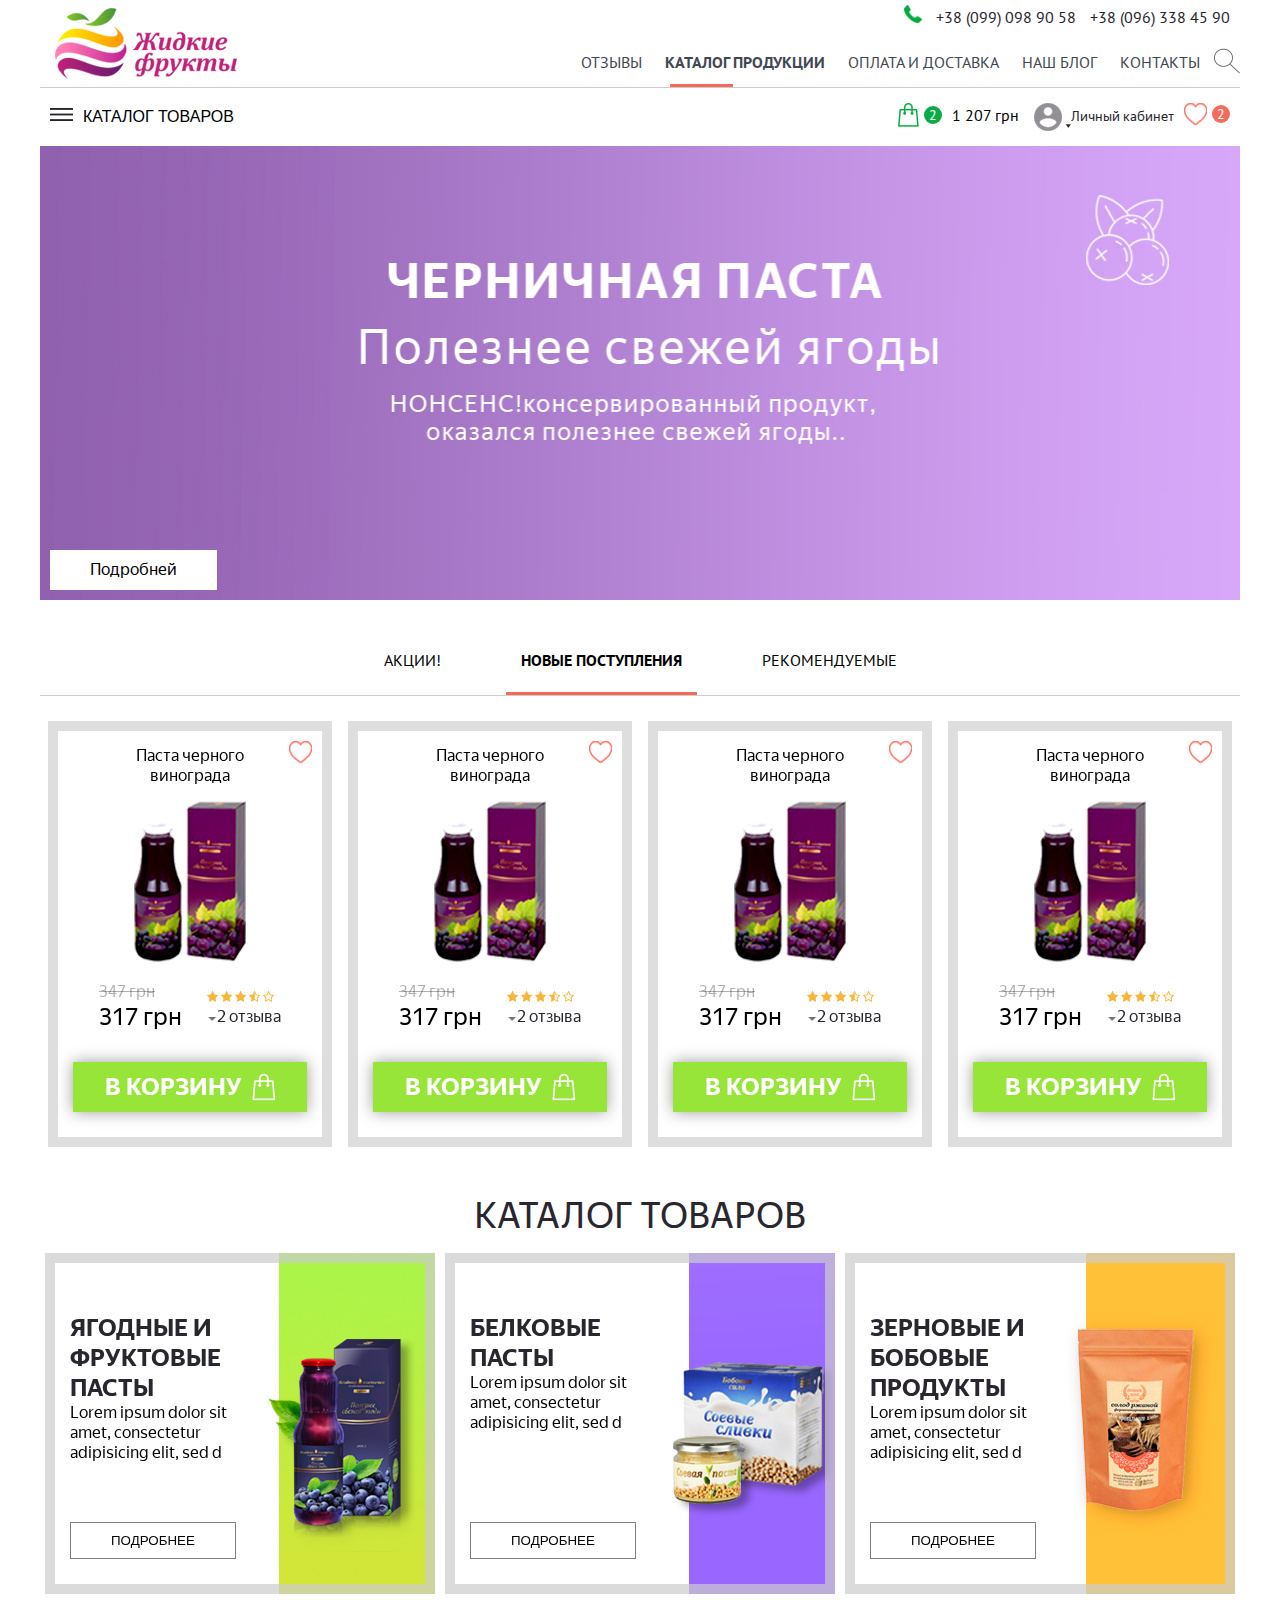
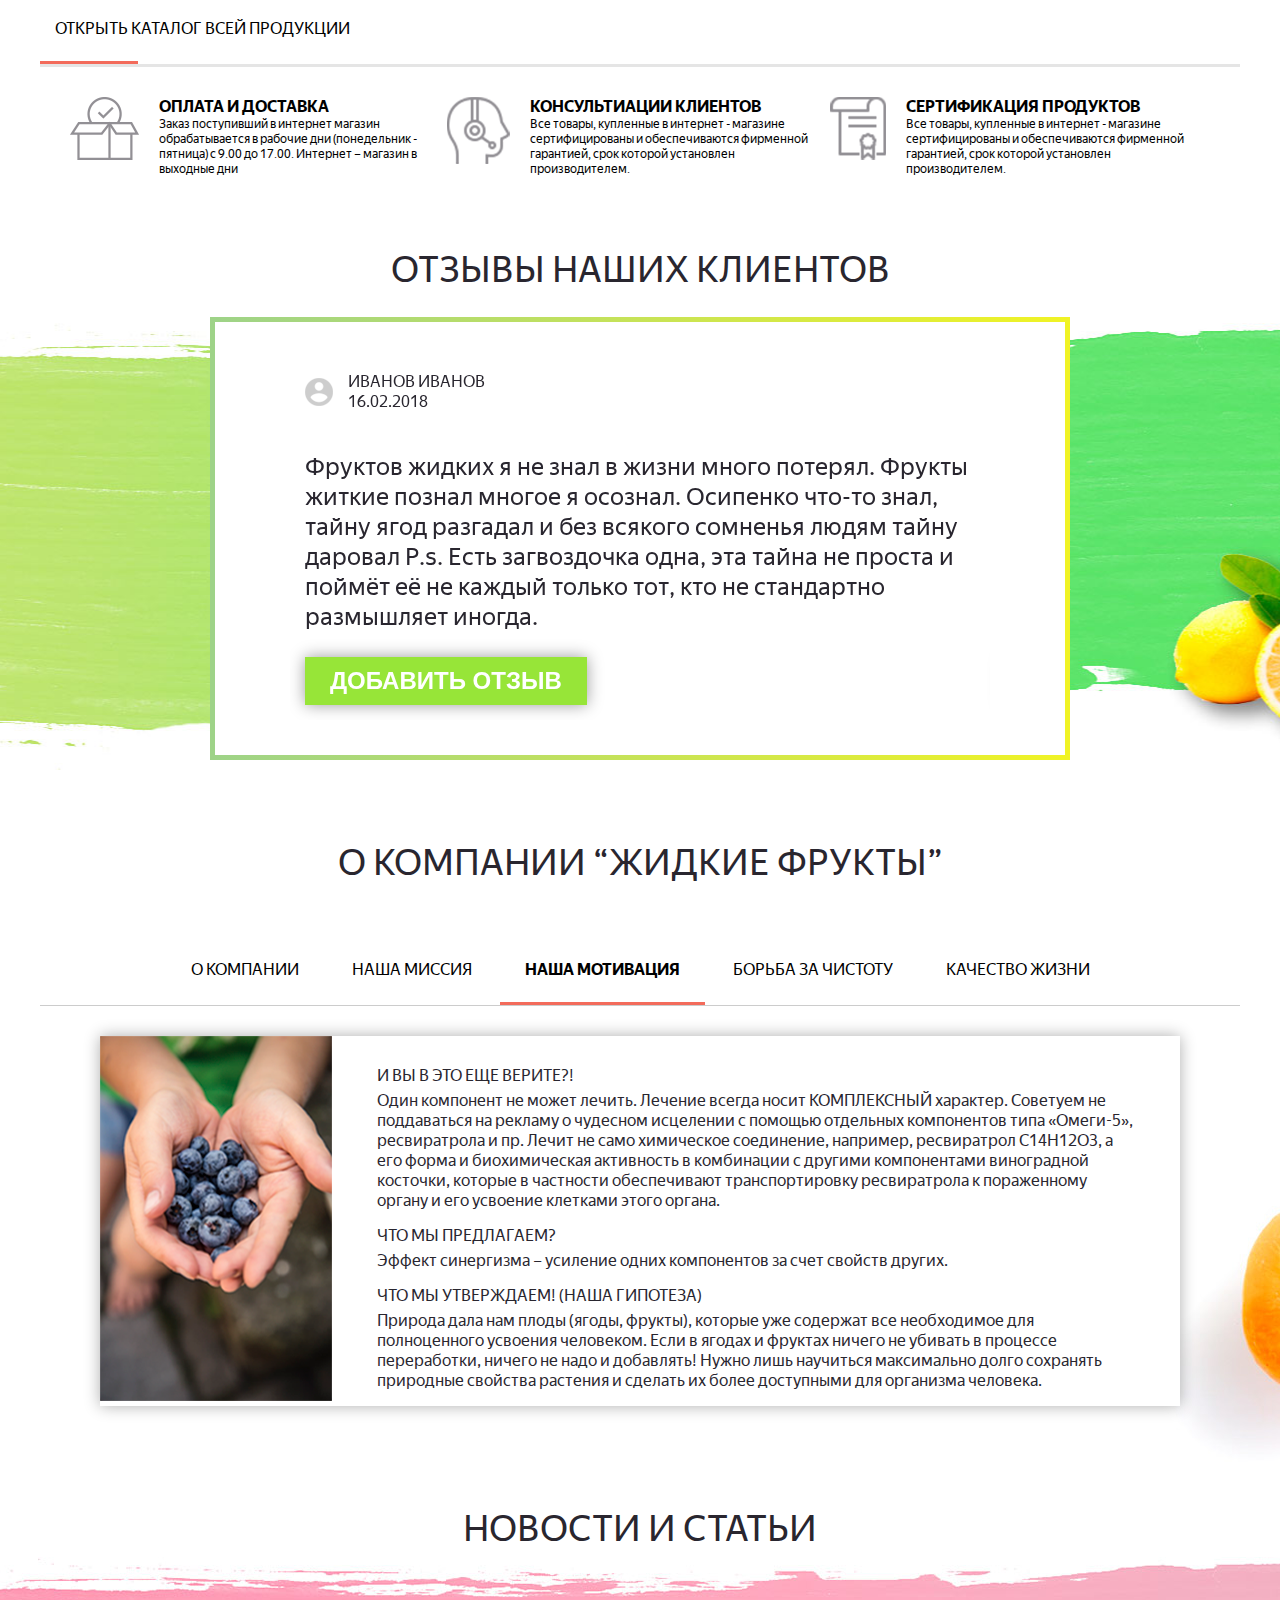
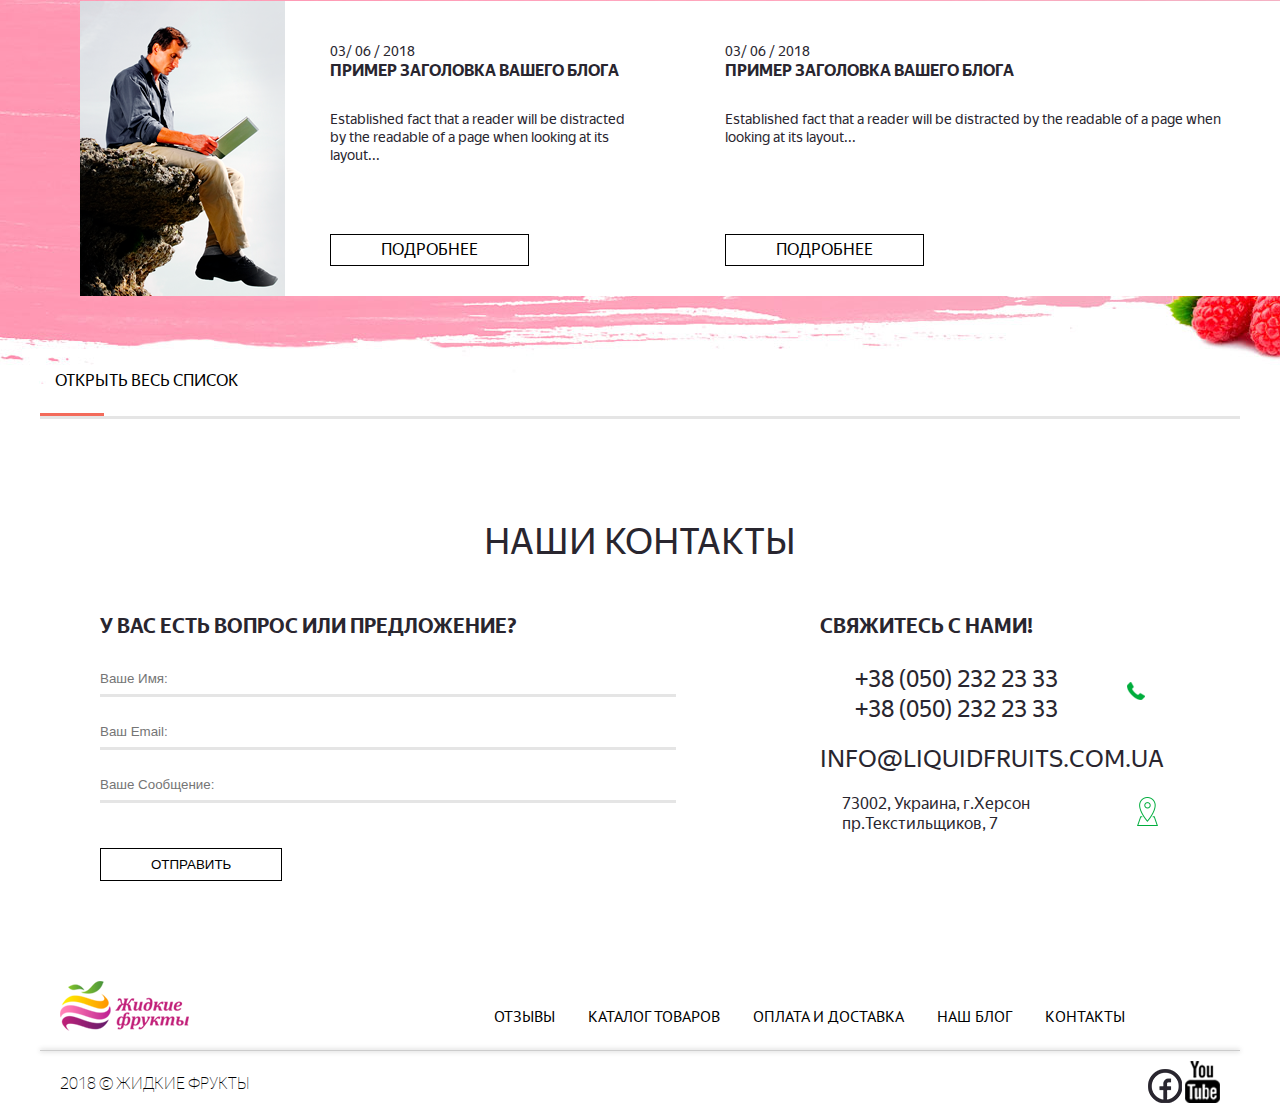
==== index.html @ f53f899e "Catalog section" ====
<!DOCTYPE html>
<html lang="ru"
	  dir="ltr">
<head>
	<meta name="description"
		  content="application/xhtml+xml"/>
	<meta charset="UTF-8"/>
	<meta name="viewport" content="width=device-width, initial-scale=1.0">
	<title>Get an object</title>
	<link href="https://fonts.googleapis.com/css?family=Raleway:400,800" rel="stylesheet">
	<link href="https://fonts.googleapis.com/css?family=PT+Sans:400,700" rel="stylesheet">
	<link rel="stylesheet" href="scss/css_plugin/labs.css" />
	<link rel="stylesheet" href="scss/main.css" />
	<script type="text/javascript" src="js/components/jquery-3.2.1.min.js"></script>
	<script type="text/javascript" src="js/components/owlcarousel/owl.carousel.js"></script>
	<script type="text/javascript" src="js/components/owlcarousel/owl.navigation.js"></script>
	<script type="text/javascript" src="js/components/jquery.raty-fa.js"></script>
	<script type="text/javascript" src="js/components/jquery.slimscroll.min.js"></script>
	<script type="text/javascript" src="js/main.js"></script>
	<script type="text/javascript" src="js/pages/home.js"></script>
</head>
<body>

<section class="top_navbar">
	<div class="container">
		<div class="top_navbar-container">
			<div class="top_navbar-container__item">
				<div class="top_navbar-container__item-logo">
					<a href="/"><img src="images/logo.png" /></a>
				</div>
			</div>
			<div class="top_navbar-container__item">
				<div class="top_navbar-container__item-contacts">
					<span><img src="images/icon-tel.png" /></span>
					<a href="tel:+380990989058">+38 (099) 098 90 58</a>
					<a href="tel:+380990989058">+38 (096) 338 45 90</a>
				</div>
				<div class="top_navbar-container__item-menu">
					<ul class="top_navbar-container__item-menu__list">
						<li><a href="#">ОТЗЫВЫ</a></li>
						<li><a class="active" href="#">КАТАЛОГ ПРОДУКЦИИ</a></li>
						<li><a href="#">ОПЛАТА И ДОСТАВКА</a></li>
						<li><a href="#">НАШ БЛОГ</a></li>
						<li><a href="#">КОНТАКТЫ</a></li>
						<li><img src="images/icon-search.png" /></li>
					</ul>
				</div>
			</div>
		</div>
	</div>
</section>
<section class="fixed_navbar">
	<div class="container">
		<div class="fixed_navbar-container">
			<div class="fixed_navbar-container-catalog">
				<button type="button"><img src="images/icon-catalog.png"> Каталог товаров</button>
			</div>
			<div class="fixed_navbar-container-cart">
				<div class="fixed_navbar-container-cart__cart">
					<a href="#"><img src="images/icon-bag.png" /> <span>2</span> <p class="fixed_navbar-container-cart__cart-price">1 207 грн</p></a>
				</div>
				<div class="fixed_navbar-container-cart__account">
					<div class="fixed_navbar-container-cart__account-navbar dropdown">
						<div class="dropdown-header">
							<img src="images/icon-user.png" /> <p>Личный кабинет</p>
						</div>
						<div class="dropdown-content">
							<ul class="fixed_navbar-container-cart__account-navbar__items">
								<li><a href="#">Войти</a></li>
								<li><a href="#">Зарегистрироваться</a></li>
							</ul>
						</div>
					</div>
				</div>
				<div class="fixed_navbar-container-cart__like">
					<a href="#"><img src="images/icon-like.png" /> <span>2</span></a>
				</div>
			</div>

		</div>
	</div>
</section>
<section class="main_banner">
	<div class="container">
		<div class="main_banner_container">
			<div id="main_banner" class="owl-carousel owl-theme main_banner_container-items">
				<div class="item">
					<img src="images/banner_1.jpg" />
					<a href="#">Подробней</a>
				</div>
				<div class="item">
					<img src="images/banner_1.jpg" />
					<a href="#">Подробней</a>
				</div>
				<div class="item">
					<img src="images/banner_1.jpg" />
					<a href="#">Подробней</a>
				</div>
				<div class="item">
					<img src="images/banner_1.jpg" />
					<a href="#">Подробней</a>
				</div>
			</div>
		</div>
	</div>
</section>
<section class="product_list">
	<div class="container">
		<div class="product_list_container">
			<div class="product_list_container-header">
				<div class="product_list_container-header__item">
					<a  href="#">АКЦИИ!</a>
				</div>
				<div class="product_list_container-header__item">
					<a class="active" href="#">НОВЫЕ ПОСТУПЛЕНИЯ</a>
				</div>
				<div class="product_list_container-header__item">
					<a href="#">РЕКОМЕНДУЕМЫЕ</a>
				</div>
			</div>
			<div class="product_list_container-content">
				<div id="product_banner" class="owl-carousel owl-theme product_list_container-content__items">
					<div class="item">
						<div class="product_list_container-content__items-container">
							<div class="product_list_container-content__items-container__header">
								<a href="#">Паста черного  винограда  </a>
								<div class="product_list_container-content__items-container__header-like">
									<button class="product_list_container-content__items-container__header-like__button" type="button"><img src="images/icon-like.png" /></button>
								</div>
							</div>
							<div class="product_list_container-content__items-container__image">
								<img src="images/products/product_1.jpg" />
							</div>
							<div class="product_list_container-content__items-container__content">
								<div class="product_list_container-content__items-container__content-price">
									<div class="product_list_container-content__items-container__content-price__item">
										<p class="old_price">
											347 грн
										</p>
										<p>317 грн</p>
									</div>
									<div class="product_list_container-content__items-container__content-price__item">
										<div class="raty"></div>
										<div class="product_list_container-content__items-container__content-price__item-rating">
											<img src="images/icon-arrow.png" /> <span>2 отзыва</span>
										</div>
									</div>
								</div>
								<div class="product_list_container-content__items-container__content-addtocart">
									<a href="#">
										<span>В корзину</span> <img src="images/icon-bag-big.png" />
									</a>
								</div>
							</div>
						</div>
					</div>
					<div class="item">
						<div class="product_list_container-content__items-container">
							<div class="product_list_container-content__items-container__header">
								<a href="#">Паста черного  винограда  </a>
								<div class="product_list_container-content__items-container__header-like">
									<button class="product_list_container-content__items-container__header-like__button" type="button"><img src="images/icon-like.png" /></button>
								</div>
							</div>
							<div class="product_list_container-content__items-container__image">
								<img src="images/products/product_1.jpg" />
							</div>
							<div class="product_list_container-content__items-container__content">
								<div class="product_list_container-content__items-container__content-price">
									<div class="product_list_container-content__items-container__content-price__item">
										<p class="old_price">
											347 грн
										</p>
										<p>317 грн</p>
									</div>
									<div class="product_list_container-content__items-container__content-price__item">
										<div class="raty"></div>
										<div class="product_list_container-content__items-container__content-price__item-rating">
											<img src="images/icon-arrow.png" /> <span>2 отзыва</span>
										</div>
									</div>
								</div>
								<div class="product_list_container-content__items-container__content-addtocart">
									<a href="#">
										<span>В корзину</span> <img src="images/icon-bag-big.png" />
									</a>
								</div>
							</div>
						</div>
					</div>
					<div class="item">
						<div class="product_list_container-content__items-container">
							<div class="product_list_container-content__items-container__header">
								<a href="#">Паста черного  винограда  </a>
								<div class="product_list_container-content__items-container__header-like">
									<button class="product_list_container-content__items-container__header-like__button" type="button"><img src="images/icon-like.png" /></button>
								</div>
							</div>
							<div class="product_list_container-content__items-container__image">
								<img src="images/products/product_1.jpg" />
							</div>
							<div class="product_list_container-content__items-container__content">
								<div class="product_list_container-content__items-container__content-price">
									<div class="product_list_container-content__items-container__content-price__item">
										<p class="old_price">
											347 грн
										</p>
										<p>317 грн</p>
									</div>
									<div class="product_list_container-content__items-container__content-price__item">
										<div class="raty"></div>
										<div class="product_list_container-content__items-container__content-price__item-rating">
											<img src="images/icon-arrow.png" /> <span>2 отзыва</span>
										</div>
									</div>
								</div>
								<div class="product_list_container-content__items-container__content-addtocart">
									<a href="#">
										<span>В корзину</span> <img src="images/icon-bag-big.png" />
									</a>
								</div>
							</div>
						</div>
					</div>
					<div class="item">
						<div class="product_list_container-content__items-container">
							<div class="product_list_container-content__items-container__header">
								<a href="#">Паста черного  винограда  </a>
								<div class="product_list_container-content__items-container__header-like">
									<button class="product_list_container-content__items-container__header-like__button" type="button"><img src="images/icon-like.png" /></button>
								</div>
							</div>
							<div class="product_list_container-content__items-container__image">
								<img src="images/products/product_1.jpg" />
							</div>
							<div class="product_list_container-content__items-container__content">
								<div class="product_list_container-content__items-container__content-price">
									<div class="product_list_container-content__items-container__content-price__item">
										<p class="old_price">
											347 грн
										</p>
										<p>317 грн</p>
									</div>
									<div class="product_list_container-content__items-container__content-price__item">
										<div class="raty"></div>
										<div class="product_list_container-content__items-container__content-price__item-rating">
											<img src="images/icon-arrow.png" /> <span>2 отзыва</span>
										</div>
									</div>
								</div>
								<div class="product_list_container-content__items-container__content-addtocart">
									<a href="#">
										<span>В корзину</span> <img src="images/icon-bag-big.png" />
									</a>
								</div>
							</div>
						</div>
					</div>
					<div class="item">
						<div class="product_list_container-content__items-container">
							<div class="product_list_container-content__items-container__header">
								<a href="#">Паста черного  винограда  </a>
								<div class="product_list_container-content__items-container__header-like">
									<button class="product_list_container-content__items-container__header-like__button" type="button"><img src="images/icon-like.png" /></button>
								</div>
							</div>
							<div class="product_list_container-content__items-container__image">
								<img src="images/products/product_1.jpg" />
							</div>
							<div class="product_list_container-content__items-container__content">
								<div class="product_list_container-content__items-container__content-price">
									<div class="product_list_container-content__items-container__content-price__item">
										<p class="old_price">
											347 грн
										</p>
										<p>317 грн</p>
									</div>
									<div class="product_list_container-content__items-container__content-price__item">
										<div class="raty"></div>
										<div class="product_list_container-content__items-container__content-price__item-rating">
											<img src="images/icon-arrow.png" /> <span>2 отзыва</span>
										</div>
									</div>
								</div>
								<div class="product_list_container-content__items-container__content-addtocart">
									<a href="#">
										<span>В корзину</span> <img src="images/icon-bag-big.png" />
									</a>
								</div>
							</div>
						</div>
					</div>
				</div>
			</div>
		</div>
	</div>
</section>
<section class="catalog_block">
	<div class="container">
		<div class="catalog_block_container">
			<div class="catalog_block_container-header">
				<p>КАТАЛОГ ТОВАРОВ</p>
			</div>
			<div id="categories_list" class="catalog_block_container-list owl-carousel owl-theme">
				<div  class="item catalog_block_container-list__item">
					<img src="images/categories/1.png" />
					<div class="item catalog_block_container-list__item-wrapper">
						<div class="catalog_block_container-list__item-wrapper-text">
							<h3>ЯГОДНЫЕ И  ФРУКТОВЫЕ ПАСТЫ </h3>
							<p>Lorem ipsum dolor sit amet, consectetur adipisicing elit, sed d</p>
							<button>ПОДРОБНЕЕ</button>
						</div>
					</div>
				</div>
				<div  class="item catalog_block_container-list__item">
					<img src="images/categories/2.png" />
					<div class="item catalog_block_container-list__item-wrapper">
						<div class="catalog_block_container-list__item-wrapper-text">
							<h3>белковые ПАСТЫ</h3>
							<p>Lorem ipsum dolor sit amet, consectetur adipisicing elit, sed d</p>
							<button>ПОДРОБНЕЕ</button>
						</div>
					</div>
				</div>
				<div  class="item catalog_block_container-list__item">
					<img src="images/categories/3.png" />
					<div class="item catalog_block_container-list__item-wrapper">
						<div class="catalog_block_container-list__item-wrapper-text">
							<h3>Зерновые  и бобовые продукты</h3>
							<p>Lorem ipsum dolor sit amet, consectetur adipisicing elit, sed d</p>
							<button>ПОДРОБНЕЕ</button>
						</div>
					</div>
				</div>
			</div>
			<div class="catalog_block_container-subcategories">
				<div class="catalog_block_container-subcategories__close">
					<a href="#" ><img src="images/icon-close.png" /></a>
				</div>
				<div class="catalog_block_container-subcategories__header">
					<img src="images/icon-subcategories.png" />
					<p><span>СМОТРЕТЬ ВСЕ ТОВАРЫ</span> /  ягодные и фруктовые пасты </p>
				</div>
				<div class="catalog_block_container-subcategories__content">
					<div class="catalog_block_container-subcategories__content-item">
						<a href="">Черничная паста</a>
					</div>
					<div class="catalog_block_container-subcategories__content-item">
						<a href="">Клюквенная паста</a>
					</div>
					<div class="catalog_block_container-subcategories__content-item">
						<a href="">Клюквенная паста</a>
					</div>
					<div class="catalog_block_container-subcategories__content-item">
						<a href="">Черничная паста</a>
					</div>
					<div class="catalog_block_container-subcategories__content-item">
						<a href="">Клюквенная паста</a>
					</div>
					<div class="catalog_block_container-subcategories__content-item">
						<a href="">Клюквенная паста</a>
					</div>
					<div class="catalog_block_container-subcategories__content-item">
						<a href="">Черничная паста</a>
					</div>
					<div class="catalog_block_container-subcategories__content-item">
						<a href="">Клюквенная паста</a>
					</div>
					<div class="catalog_block_container-subcategories__content-item">
						<a href="">Клюквенная паста</a>
					</div>
				</div>
			</div>
			<div class="catalog_block_container-footer">
				<div class="catalog_block_container-footer__link">
					<a href="#" class="">открыть каталог всей продукции</a>
				</div>
				<div class="catalog_block_container-footer__pagination">

				</div>
			</div>
		</div>
	</div>
</section>
<section class="information_block">
	<div class="container">
		<div class="information_block_container">
			<div class="information_block_container-item">
				<div class="information_block_container-item__thumb">
					<img src="images/help_1.png" />
				</div>
				<div class="information_block_container-item__text">
					<p class="header">ОПЛАТА И ДОСТАВКА</p>
					<p>Заказ поступивший в интернет  магазин обрабатывается в рабочие дни
						(понедельник - пятница) с 9.00 до 17.00.
						Интернет – магазин в выходные дни </p>
				</div>
			</div>
			<div class="information_block_container-item">
				<div class="information_block_container-item__thumb">
					<img src="images/help_2.png" />
				</div>
				<div class="information_block_container-item__text">
					<p class="header">КОНСУЛЬТИАЦИИ КЛИЕНТОВ</p>
					<p>Все товары, купленные
						в интернет - магазине сертифицированы и обеспечиваются фирменной гарантией, срок которой установлен  производителем.
					</p>
				</div>
			</div>
			<div class="information_block_container-item">
				<div class="information_block_container-item__thumb">
					<img src="images/help_3.png" />
				</div>
				<div class="information_block_container-item__text">
					<p class="header">СЕРТИФИКАЦИЯ ПРОДУКТОВ</p>
					<p>Все товары, купленные
						в интернет - магазине сертифицированы и обеспечиваются фирменной гарантией, срок которой установлен  производителем.
					</p>
				</div>
			</div>
		</div>
	</div>
</section>
<section class="reviews_block">
	<div class="reviews_block_backgrounds">
		<div class="background-1">
		</div>
	</div>
	<div class="container">
		<div class="reviews_block_container">
			<div class="reviews_block_container-header">
				<p>ОТЗЫВЫ НАШИХ КЛИЕНТОВ</p>
			</div>
			<div class="reviews_block_container-wrapper">
				<div class="owl-carousel owl-theme">
					<div class="item">
						<div class="reviews_block_container-wrapper__person">
							<div class="reviews_block_container-wrapper__person-thumb">
								<img src="images/reviews_profile.png" />
							</div>
							<div class="reviews_block_container-wrapper__person-name">
								<p>Иванов Иванов</p>
								<span>16.02.2018</span>
							</div>
						</div>
						<div class="reviews_block_container-wrapper__comment">
							<p>Фруктов жидких я не знал в жизни много потерял. Фрукты житкие познал многое я осознал. Осипенко что-то знал, тайну ягод разгадал и без всякого сомненья людям тайну даровал P.s. Есть загвоздочка одна, эта тайна не проста и поймёт её не каждый только тот, кто не стандартно размышляет иногда.</p>
						</div>
						<div class="reviews_block_container-wrapper__button">
							<button>ДОБАВИТЬ ОТЗЫВ</button>
						</div>
					</div>
					<div class="item">
						<div class="reviews_block_container-wrapper__person">
							<div class="reviews_block_container-wrapper__person-thumb">
								<img src="images/reviews_profile.png" />
							</div>
							<div class="reviews_block_container-wrapper__person-name">
								<p>Иванов Иванов</p>
								<span>16.02.2018</span>
							</div>
						</div>
						<div class="reviews_block_container-wrapper__comment">
							<p>Фруктов жидких я не знал в жизни много потерял. Фрукты житкие познал многое я осознал. Осипенко что-то знал, тайну ягод разгадал и без всякого сомненья людям тайну даровал P.s. Есть загвоздочка одна, эта тайна не проста и поймёт её не каждый только тот, кто не стандартно размышляет иногда.</p>
						</div>
						<div class="reviews_block_container-wrapper__button">
							<button>ДОБАВИТЬ ОТЗЫВ</button>
						</div>
					</div>
					<div class="item">
						<div class="reviews_block_container-wrapper__person">
							<div class="reviews_block_container-wrapper__person-thumb">
								<img src="images/reviews_profile.png" />
							</div>
							<div class="reviews_block_container-wrapper__person-name">
								<p>Иванов Иванов</p>
								<span>16.02.2018</span>
							</div>
						</div>
						<div class="reviews_block_container-wrapper__comment">
							<p>Фруктов жидких я не знал в жизни много потерял. Фрукты житкие познал многое я осознал. Осипенко что-то знал, тайну ягод разгадал и без всякого сомненья людям тайну даровал P.s. Есть загвоздочка одна, эта тайна не проста и поймёт её не каждый только тот, кто не стандартно размышляет иногда.</p>
						</div>
						<div class="reviews_block_container-wrapper__button">
							<button>ДОБАВИТЬ ОТЗЫВ</button>
						</div>
					</div>
				</div>

			</div>
		</div>
	</div>
</section>
<section class="seo_block">
	<div class="container">
		<div class="seo_block_container">
			<div class="seo_block_container-header">
				<p>О КОМПАНИИ “ЖИДКИЕ ФРУКТЫ”</p>
			</div>
			<div class="seo_block_container-content">
				<div class="seo_block_container-content__tabs">
					<ul>
						<li><a href="#">О КОМПАНИИ</a></li>
						<li><a href="#">НАША МИССИЯ</a></li>
						<li><a class="active" href="#">НАША МОТИВАЦИЯ</a></li>
						<li><a href="#">БОРЬБА ЗА ЧИСТОТУ</a></li>
						<li><a href="#">КАЧЕСТВО ЖИЗНИ</a></li>
					</ul>
				</div>
				<div class="seo_block_container-content__wrapper">
					<div class="seo_block_container-content__wrapper-content">
						<div class="seo_block_container-content__wrapper-content__item item-1">
							<div class="seo_block_container-content__wrapper-content__item__thumb">
								<img src="images/seo_1.png" />
							</div>
							<div class="seo_block_container-content__wrapper-content__item__text">
								<p class="header">И ВЫ В ЭТО ЕЩЕ ВЕРИТЕ?!</p>
								<p>Один компонент не может лечить. Лечение всегда носит КОМПЛЕКСНЫЙ характер. Советуем не поддаваться на рекламу о чудесном исцелении с помощью отдельных компонентов типа «Омеги-5», ресвиратрола и пр. Лечит не само химическое соединение, например, ресвиратрол C14H12O3, а его форма и биохимическая активность в комбинации с другими компонентами виноградной косточки, которые в частности обеспечивают транспортировку ресвиратрола к пораженному органу и его усвоение клетками этого органа.
								</p>
								<p class="header">ЧТО МЫ ПРЕДЛАГАЕМ?</p>
								<p>Эффект синергизма – усиление одних компонентов за счет свойств других.</p>
								<p class="header">ЧТО МЫ УТВЕРЖДАЕМ! (НАША ГИПОТЕЗА)</p>
								<p>Природа дала нам плоды (ягоды, фрукты), которые уже содержат все необходимое для полноценного усвоения человеком. Если в ягодах и фруктах ничего не убивать в процессе переработки, ничего не надо и добавлять! Нужно лишь научиться максимально долго сохранять природные свойства растения и сделать их более доступными для организма человека.
								</p>
								<!--<p class="header">
									ПРОТИВ ЧЕГО МЫ ВЫСТУПАЕМ
								</p>
								<p>Против смешения разного вида сырья (ягод и фруктов). Выгодного, с точки зрения производителя, но совершенно необоснованного эволюцией человека и всего животного мира.
									С точки зрения медиков (что уж говорить об обывателях!) человеческий организм – это бочка, куда можно «накидать» недостающие компоненты, часто не обращая внимания на результаты их взаимодействия между собой.
								</p>
								<p class="header">
									ЧТО МЫ ДЛЯ ЭТОГО ДЕЛАЕМ?

								</p>
								<p>	Мы производим только МОНО-ПРОДУКТЫ. Никаких смесей! Медведь и заяц не смешивают чернику и клюкву. «Миксы» ест только человек и дорого, по нашему мнению, платит за это!
									В процессе термообработки, неизбежной при консервировании, уничтожается ряд ценных составляющих натурального сырья, поэтому вареное мясо традиционно употребляется с овощами. Если не добавлять к мясу никаких витаминов, то в течение месяца, потребляя только вареное мясо, заключенный умирает в страшных муках (древняя казнь в Китае). В то же время хищники, поедая свежее мясо, обходятся без овощей, так как мясо и рыба содержат необходимые витамины достаточные для переваривания этого-же мяса или рыбы.
								</p>
								-->
							</div>
						</div>
					</div>

				</div>
			</div>
		</div>
	</div>
	<div class="seo_block_backgrounds">
		<div class="background background-1">

		</div>
		<div class="background background-2">

		</div>
	</div>
</section>
<section class="news">
	<div class="news_backgrounds">
		<div class="background-1">
		</div>
	</div>
	<div class="container">
		<div class="news_container">
			<div class="news_container-header">
				<p>новости и статьи</p>
			</div>
			<div class="news_container-content">
				<div class="news_container-content__list owl-carousel owl-theme">
					<div class="item news_container-content__list-item">
						<div class="item news_container-content__list-item__thumb">
							<img src="images/news_1.png" />
						</div>
						<div class="item news_container-content__list-item__description">
							<span>03/ 06 / 2018 </span>
							<p class="header">ПРИМЕР ЗАГОЛОВКА ВАШЕГО БЛОГА  </p>
							<p>Established fact that a reader will be distracted by the readable of a page when looking at its layout...</p>
							<a href="#">ПОДРОБНЕЕ</a>
						</div>
					</div>
					<div class="item news_container-content__list-item">
						<div class="item news_container-content__list-item__thumb">
						</div>
						<div class="item news_container-content__list-item__description">
							<span>03/ 06 / 2018 </span>
							<p class="header">ПРИМЕР ЗАГОЛОВКА ВАШЕГО БЛОГА  </p>
							<p>Established fact that a reader will be distracted by the readable of a page when looking at its layout...</p>
							<a href="#">ПОДРОБНЕЕ</a>
						</div>
					</div>
				</div>
			</div>
			<div class="news_container-footer">
				<div class="news_container-footer__link">
					<a href="#" class="">открыть весь список</a>
				</div>
				<div class="news_container-footer__pagination">

				</div>
			</div>
		</div>
	</div>
</section>
<section class="contacts">
	<div class="container">
		<div class="contacts_container">
			<div class="contacts_container-header">
				<p>Наши контакты</p>
			</div>
			<div class="contacts_container-content">
				<div class="contacts_container-content_left">
					<p class="block-title">У ВАС ЕСТЬ ВОПРОС ИЛИ  ПРЕДЛОЖЕНИЕ?</p>
					<form action="">
						<input class="form-input-custom" type="text" placeholder="Ваше Имя:">
						<input class="form-input-custom" type="text" placeholder="Ваш Email:">
						<input class="form-input-custom" type="text" placeholder="Ваше Сообщение:">
						
						<button type="button" class="form-button-custom">
							ОТПРАВИТЬ
						</button>
					</form>
				</div>
				<div class="contacts_container-content_right">
					<p class="block-title">СВЯЖИТЕСЬ С НАМИ!</p>
					<div class="phones-wrapper">
						<div class="phones-wrapper_phones">
							<p>+38 (050) 232 23 33</p>
							<p>+38 (050) 232 23 33</p>
						</div>
						<div class="phones-wrapper_icon">
							<img src="images/icon-tel.png">
						</div>
					</div>
					<p class="email-block">
						INFO@LIQUIDFRUITS.COM.UA
					</p>
					<div class="address-wrapper">
						<div class="address-wrapper_address">
							73002, Украина, г.Херсон
							пр.Текстильщиков, 7
						</div>
						<div class="address-wrapper_icon">
							<img src="images/icon-pin.png">
						</div>
					</div>
				</div>
			</div>
		</div>
	</div>
</section>
<section class="footer">
	<div class="container">
		<div class="footer_container">
			<div class="footer_container-top">
				<div class="footer_container-top__logo">
					<img src="images/logo_footer.png" />
				</div>
				<div class="footer_container-top__navbar">
					<ul class="footer_container-top__navbar-list">
						<li>
							<a href="#">ОТЗЫВЫ</a>
						</li>
						<li>
							<a href="#">КАТАЛОГ ТОВАРОВ</a>
						</li>
						<li>
							<a href="#">ОПЛАТА И ДОСТАВКА</a>
						</li>
						<li>
							<a href="#">НАШ БЛОГ</a>
						</li>
						<li>
							<a href="#">КОНТАКТЫ</a>
						</li>
					</ul>
				</div>
			</div>
			<div class="footer_container-bottom">
				<div class="footer_container-bottom__copyrights">
					<p>2018 ©  жидкие фрукты</p>
				</div>
				<div class="footer_container-bottom__social">
					<a href="#"><img src="images/facebook-botom.png" /></a>
					<a href="#"><img src="images/youtube.png" /></a>
				</div>
			</div>
		</div>
	</div>
</section>
</body>
</html>
---- scss/css_plugin/labs.css ----
.cancel-on-png, .cancel-off-png, .star-on-png, .star-off-png, .star-half-png {
	font-size: 2em;
}

@font-face {
	font-family: "raty";
	font-style: normal;
	font-weight: normal;
	src: url("../fonts/raty/raty.eot");
	src: url("../fonts/raty/raty.eot?#iefix") format("embedded-opentype");
	src: url("../fonts/raty/raty.svg#raty") format("svg");
	src: url("../fonts/raty/raty.ttf") format("truetype");
	src: url("../fonts/raty/raty.woff") format("woff");
}

.cancel-on-png, .cancel-off-png, .star-on-png, .star-off-png, .star-half-png {
	color:#f6b63a;
	font-size:12px;
	-moz-osx-font-smoothing: grayscale;
	-webkit-font-smoothing: antialiased;
	font-family: "raty";
	font-style: normal;
	font-variant: normal;
	font-weight: normal;
	line-height: 1;
	speak: none;
	text-transform: none;
}

.cancel-on-png:before {
	content: "\e600";
}

.cancel-off-png:before {
	content: "\e601";
}

.star-on-png:before {
	content: "\f005";
}

.star-off-png:before {
	content: "\f006";
}

.star-half-png:before {
	content: "\f123";
}
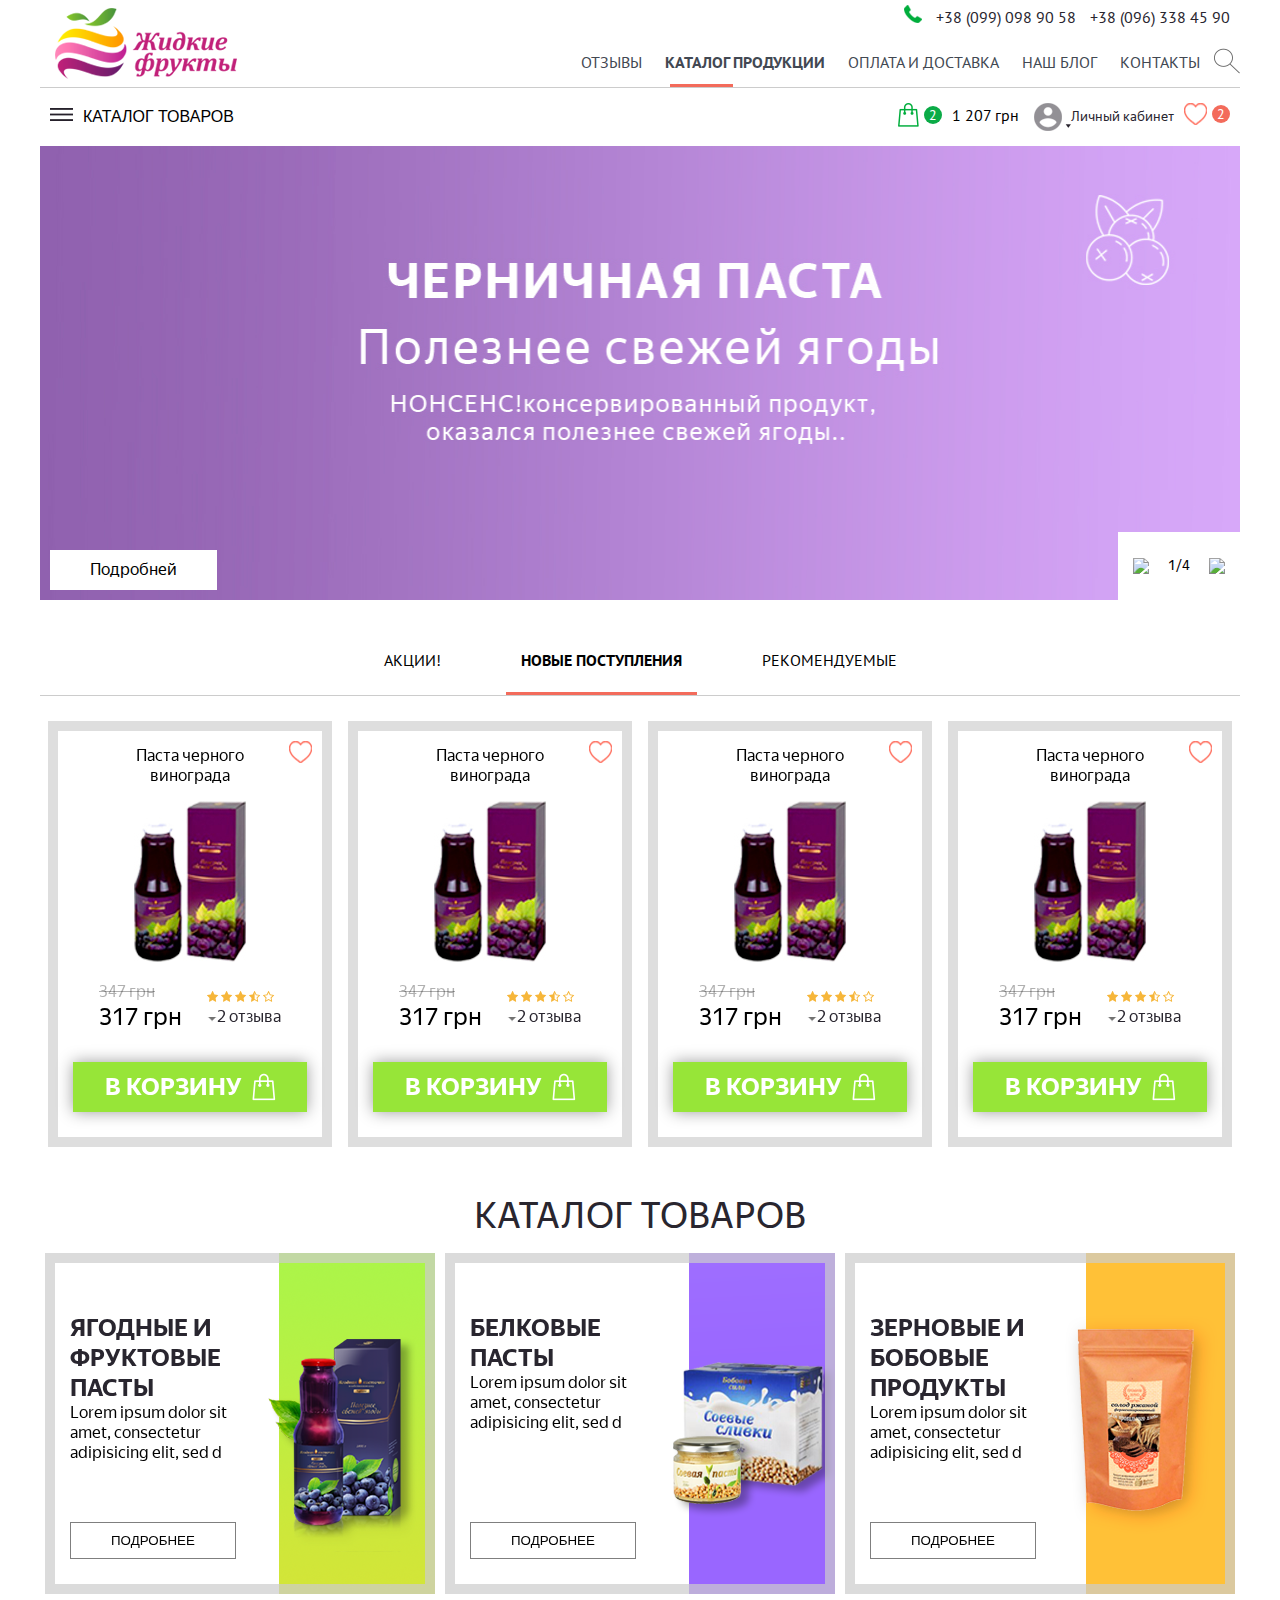
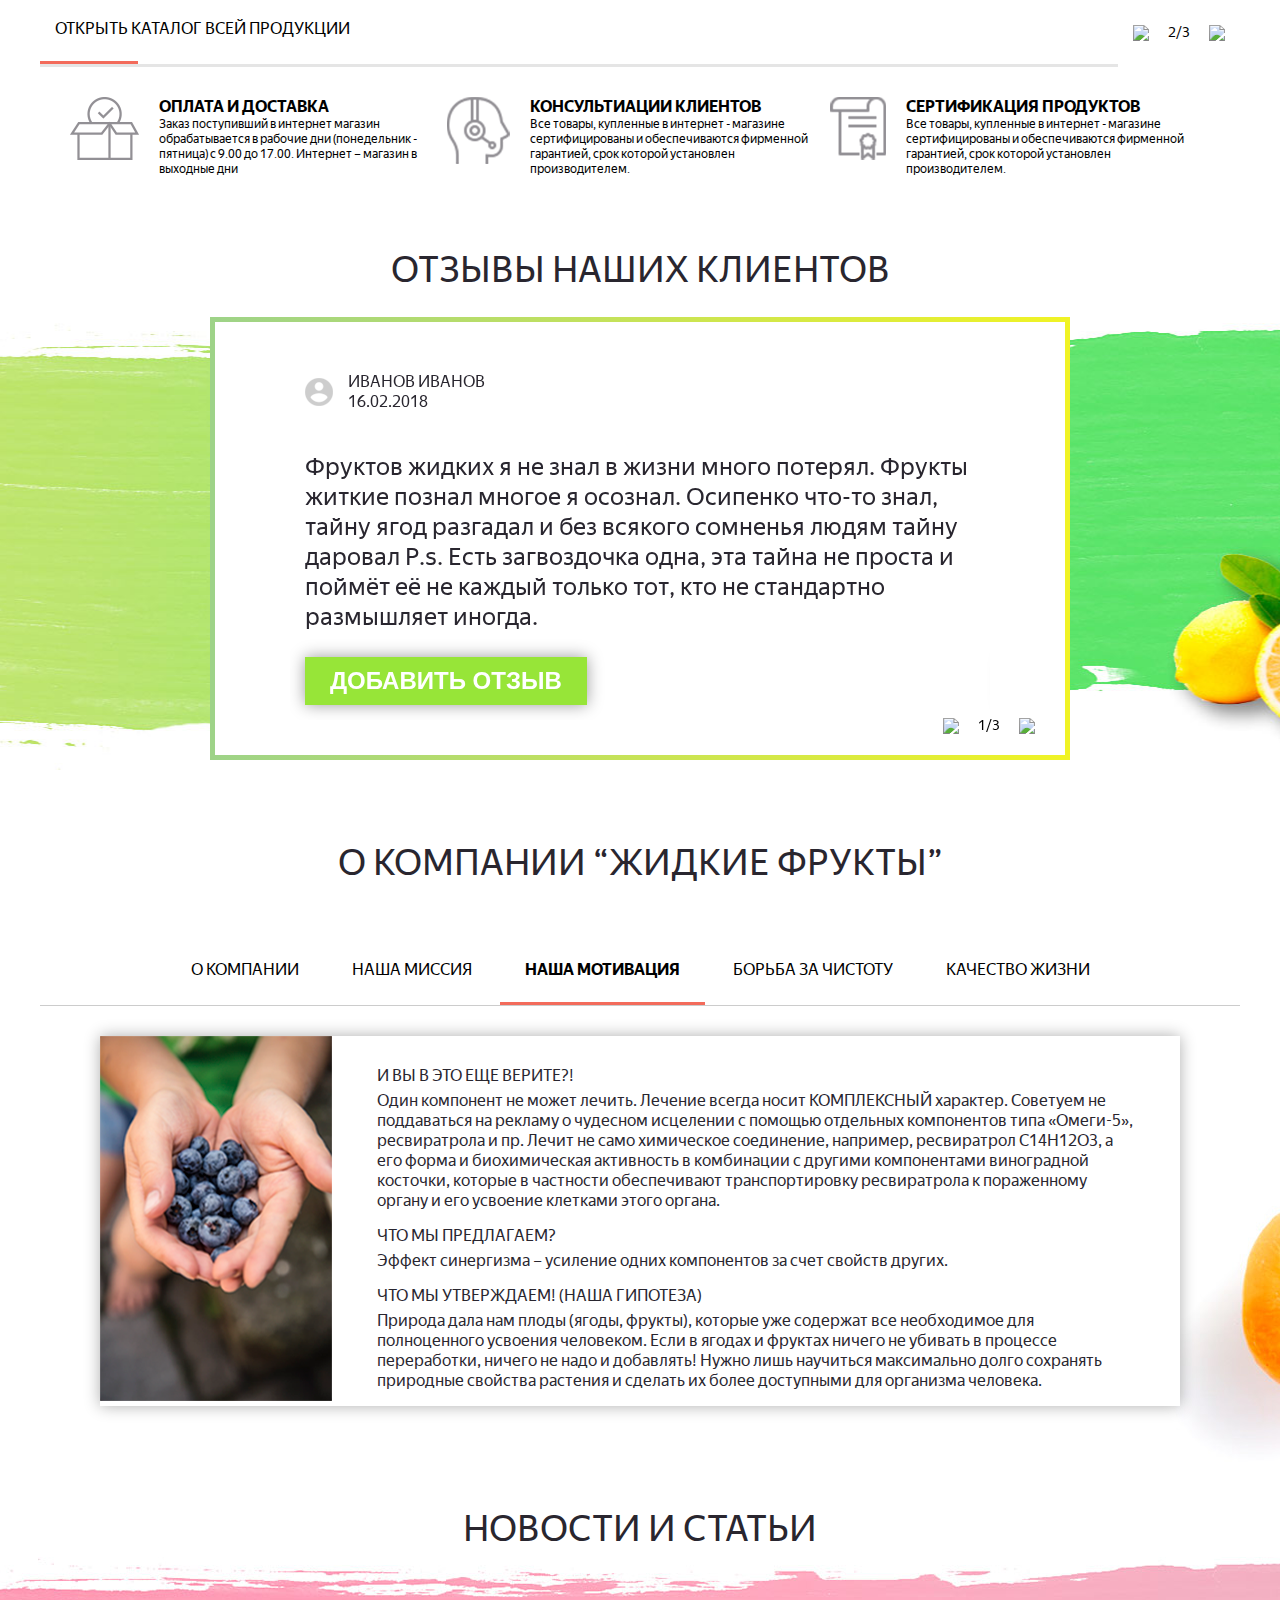
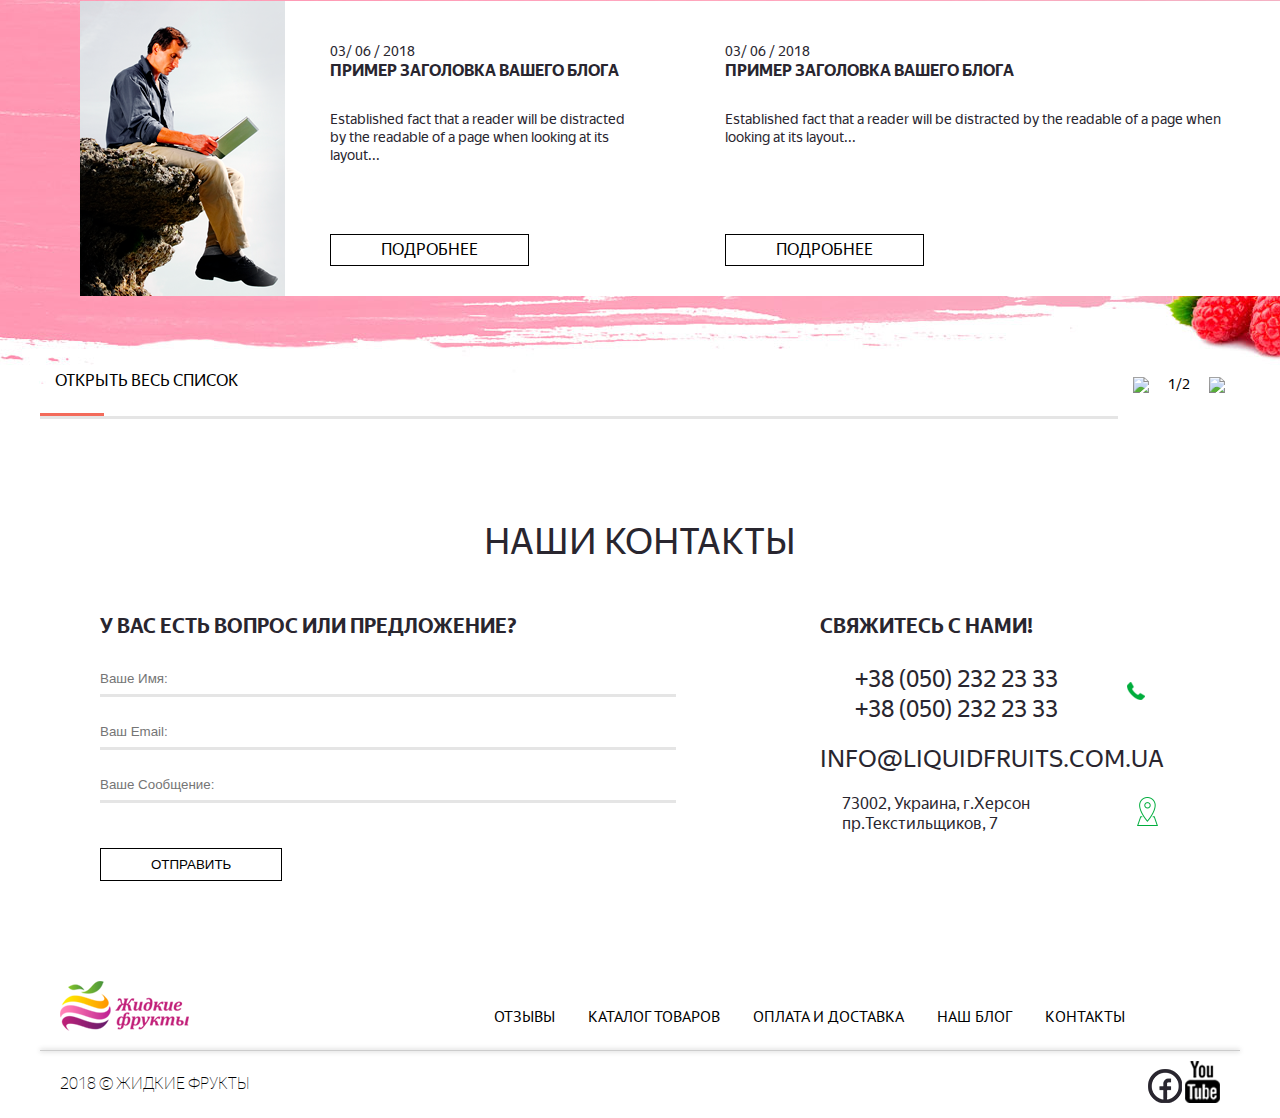
==== commit f633c0d5: "Pagination on sliders" ====
--- a/index.html
+++ b/index.html
@@ -10,11 +10,14 @@
 	<link href="https://fonts.googleapis.com/css?family=Raleway:400,800" rel="stylesheet">
 	<link href="https://fonts.googleapis.com/css?family=PT+Sans:400,700" rel="stylesheet">
 	<link rel="stylesheet" href="scss/css_plugin/labs.css" />
+	<link rel="stylesheet" href="scss/css_plugin/remodal.css" />
+	<link rel="stylesheet" href="scss/css_plugin/remodal-default-theme.css" />
 	<link rel="stylesheet" href="scss/main.css" />
 	<script type="text/javascript" src="js/components/jquery-3.2.1.min.js"></script>
 	<script type="text/javascript" src="js/components/owlcarousel/owl.carousel.js"></script>
 	<script type="text/javascript" src="js/components/owlcarousel/owl.navigation.js"></script>
 	<script type="text/javascript" src="js/components/jquery.raty-fa.js"></script>
+	<script type="text/javascript" src="js/components/remodal.js"></script>
 	<script type="text/javascript" src="js/components/jquery.slimscroll.min.js"></script>
 	<script type="text/javascript" src="js/main.js"></script>
 	<script type="text/javascript" src="js/pages/home.js"></script>
@@ -66,7 +69,7 @@
 						</div>
 						<div class="dropdown-content">
 							<ul class="fixed_navbar-container-cart__account-navbar__items">
-								<li><a href="#">Войти</a></li>
+								<li><a href="#login-modal">Войти</a></li>
 								<li><a href="#">Зарегистрироваться</a></li>
 							</ul>
 						</div>
@@ -100,6 +103,9 @@
 					<img src="images/banner_1.jpg" />
 					<a href="#">Подробней</a>
 				</div>
+			</div>
+			<div class="owl-custom-pagination main_banner_container-pagination">
+
 			</div>
 		</div>
 	</div>
@@ -333,6 +339,9 @@
 					</div>
 				</div>
 			</div>
+			<div class="owl-custom-pagination catalog_block_container-pagination">
+
+			</div>
 			<div class="catalog_block_container-subcategories">
 				<div class="catalog_block_container-subcategories__close">
 					<a href="#" ><img src="images/icon-close.png" /></a>
@@ -485,7 +494,9 @@
 						</div>
 					</div>
 				</div>
-
+				<div class="owl-custom-pagination reviews_block_container-wrapper-pagination">
+
+				</div>
 			</div>
 		</div>
 	</div>
@@ -585,6 +596,9 @@
 							<a href="#">ПОДРОБНЕЕ</a>
 						</div>
 					</div>
+				</div>
+				<div class="owl-custom-pagination news_container-content-pagination">
+
 				</div>
 			</div>
 			<div class="news_container-footer">
@@ -684,5 +698,13 @@
 		</div>
 	</div>
 </section>
+<section class="hidden_section">
+	<div class="remodal" data-remodal-id="login-modal">
+		<button data-remodal-action="close" class="remodal-close"></button>
+		<div class="login_modal">
+
+		</div>
+	</div>
+</section>
 </body>
 </html>--- a/scss/css_plugin/remodal.css
+++ b/scss/css_plugin/remodal.css
@@ -0,0 +1,80 @@
+/* ==========================================================================
+   Remodal's necessary styles
+   ========================================================================== */
+
+/* Hide scroll bar */
+
+html.remodal-is-locked {
+  overflow: hidden;
+
+  touch-action: none;
+}
+
+/* Anti FOUC */
+
+.remodal,
+[data-remodal-id] {
+  display: none;
+}
+
+/* Necessary styles of the overlay */
+
+.remodal-overlay {
+  position: fixed;
+  z-index: 9999;
+  top: -5000px;
+  right: -5000px;
+  bottom: -5000px;
+  left: -5000px;
+
+  display: none;
+}
+
+/* Necessary styles of the wrapper */
+
+.remodal-wrapper {
+  position: fixed;
+  z-index: 10000;
+  top: 0;
+  right: 0;
+  bottom: 0;
+  left: 0;
+
+  display: none;
+  overflow: auto;
+
+  text-align: center;
+
+  -webkit-overflow-scrolling: touch;
+}
+
+.remodal-wrapper:after {
+  display: inline-block;
+
+  height: 100%;
+  margin-left: -0.05em;
+
+  content: "";
+}
+
+/* Fix iPad, iPhone glitches */
+
+.remodal-overlay,
+.remodal-wrapper {
+  backface-visibility: hidden;
+}
+
+/* Necessary styles of the modal dialog */
+
+.remodal {
+  position: relative;
+
+  outline: none;
+
+  text-size-adjust: 100%;
+}
+
+.remodal-is-initialized {
+  /* Disable Anti-FOUC */
+  display: inline-block;
+}
--- a/scss/css_plugin/remodal-default-theme.css
+++ b/scss/css_plugin/remodal-default-theme.css
@@ -0,0 +1,242 @@
+/* ==========================================================================
+   Remodal's default mobile first theme
+   ========================================================================== */
+
+/* Default theme styles for the background */
+
+.remodal-bg.remodal-is-opening,
+.remodal-bg.remodal-is-opened {
+  filter: blur(3px);
+}
+
+/* Default theme styles of the overlay */
+
+.remodal-overlay {
+  background: rgba(43, 46, 56, 0.9);
+}
+
+.remodal-overlay.remodal-is-opening,
+.remodal-overlay.remodal-is-closing {
+  animation-duration: 0.3s;
+  animation-fill-mode: forwards;
+}
+
+.remodal-overlay.remodal-is-opening {
+  animation-name: remodal-overlay-opening-keyframes;
+}
+
+.remodal-overlay.remodal-is-closing {
+  animation-name: remodal-overlay-closing-keyframes;
+}
+
+/* Default theme styles of the wrapper */
+
+.remodal-wrapper {
+  padding: 10px 10px 0;
+}
+
+/* Default theme styles of the modal dialog */
+
+.remodal {
+  box-sizing: border-box;
+  width: 100%;
+  margin-bottom: 10px;
+  padding: 35px;
+
+  transform: translate3d(0, 0, 0);
+
+  color: #2b2e38;
+  background: #fff;
+}
+
+.remodal.remodal-is-opening,
+.remodal.remodal-is-closing {
+  animation-duration: 0.3s;
+  animation-fill-mode: forwards;
+}
+
+.remodal.remodal-is-opening {
+  animation-name: remodal-opening-keyframes;
+}
+
+.remodal.remodal-is-closing {
+  animation-name: remodal-closing-keyframes;
+}
+
+/* Vertical align of the modal dialog */
+
+.remodal,
+.remodal-wrapper:after {
+  vertical-align: middle;
+}
+
+/* Close button */
+
+.remodal-close {
+  position: absolute;
+  top: 0;
+  left: 0;
+
+  display: block;
+  overflow: visible;
+
+  width: 35px;
+  height: 35px;
+  margin: 0;
+  padding: 0;
+
+  cursor: pointer;
+  transition: color 0.2s;
+  text-decoration: none;
+
+  color: #95979c;
+  border: 0;
+  outline: 0;
+  background: transparent;
+}
+
+.remodal-close:hover,
+.remodal-close:focus {
+  color: #2b2e38;
+}
+
+.remodal-close:before {
+  font-family: Arial, "Helvetica CY", "Nimbus Sans L", sans-serif !important;
+  font-size: 25px;
+  line-height: 35px;
+
+  position: absolute;
+  top: 0;
+  left: 0;
+
+  display: block;
+
+  width: 35px;
+
+  content: "\00d7";
+  text-align: center;
+}
+
+/* Dialog buttons */
+
+.remodal-confirm,
+.remodal-cancel {
+  font: inherit;
+
+  display: inline-block;
+  overflow: visible;
+
+  min-width: 110px;
+  margin: 0;
+  padding: 12px 0;
+
+  cursor: pointer;
+  transition: background 0.2s;
+  text-align: center;
+  vertical-align: middle;
+  text-decoration: none;
+
+  border: 0;
+  outline: 0;
+}
+
+.remodal-confirm {
+  color: #fff;
+  background: #81c784;
+}
+
+.remodal-confirm:hover,
+.remodal-confirm:focus {
+  background: #66bb6a;
+}
+
+.remodal-cancel {
+  color: #fff;
+  background: #e57373;
+}
+
+.remodal-cancel:hover,
+.remodal-cancel:focus {
+  background: #ef5350;
+}
+
+/* Remove inner padding and border in Firefox 4+ for the button tag. */
+
+.remodal-confirm::-moz-focus-inner,
+.remodal-cancel::-moz-focus-inner,
+.remodal-close::-moz-focus-inner {
+  padding: 0;
+
+  border: 0;
+}
+
+/* Keyframes
+   ========================================================================== */
+
+@keyframes remodal-opening-keyframes {
+  from {
+    transform: scale(1.05);
+
+    opacity: 0;
+  }
+  to {
+    transform: none;
+
+    opacity: 1;
+
+    filter: blur(0);
+  }
+}
+
+@keyframes remodal-closing-keyframes {
+  from {
+    transform: scale(1);
+
+    opacity: 1;
+  }
+  to {
+    transform: scale(0.95);
+
+    opacity: 0;
+
+    filter: blur(0);
+  }
+}
+
+@keyframes remodal-overlay-opening-keyframes {
+  from {
+    opacity: 0;
+  }
+  to {
+    opacity: 1;
+  }
+}
+
+@keyframes remodal-overlay-closing-keyframes {
+  from {
+    opacity: 1;
+  }
+  to {
+    opacity: 0;
+  }
+}
+
+/* Media queries
+   ========================================================================== */
+
+@media only screen and (min-width: 641px) {
+  .remodal {
+    max-width: 700px;
+  }
+}
+
+/* IE8
+   ========================================================================== */
+
+.lt-ie9 .remodal-overlay {
+  background: #2b2e38;
+}
+
+.lt-ie9 .remodal {
+  width: 700px;
+}
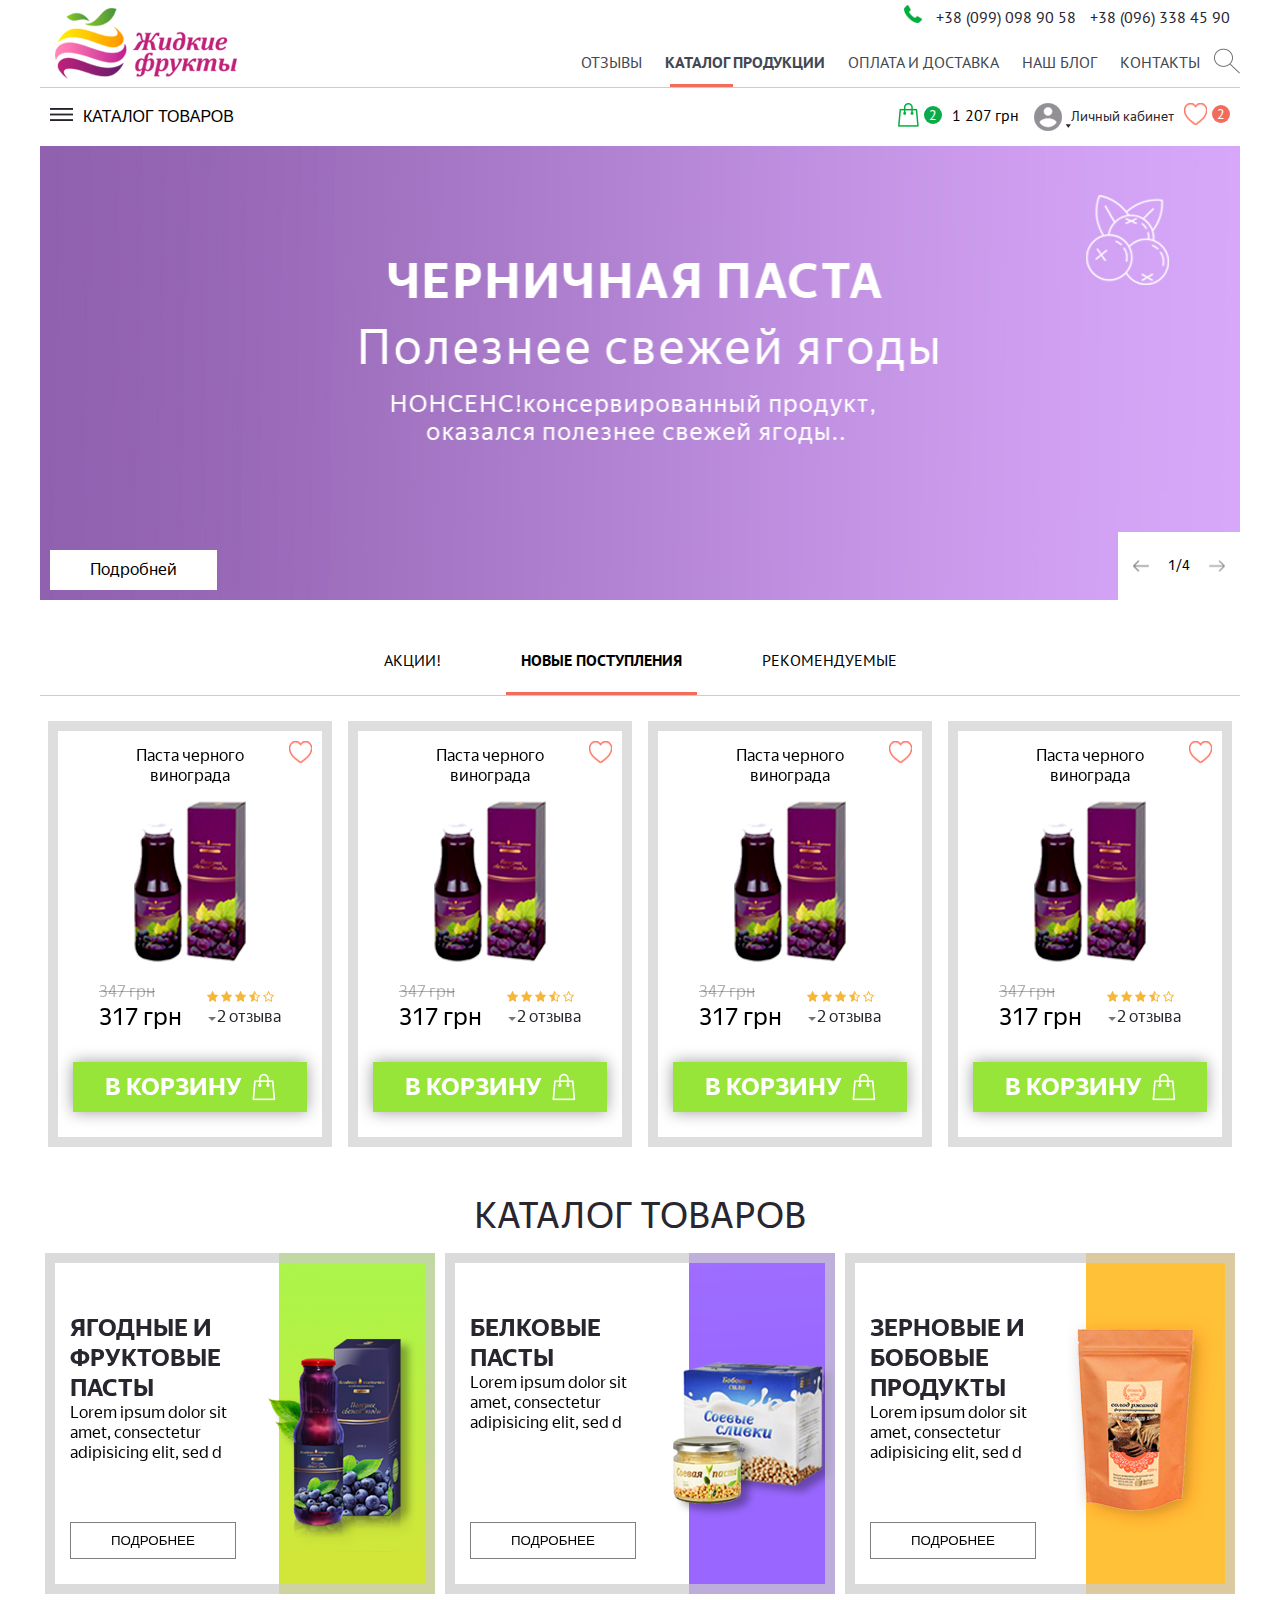
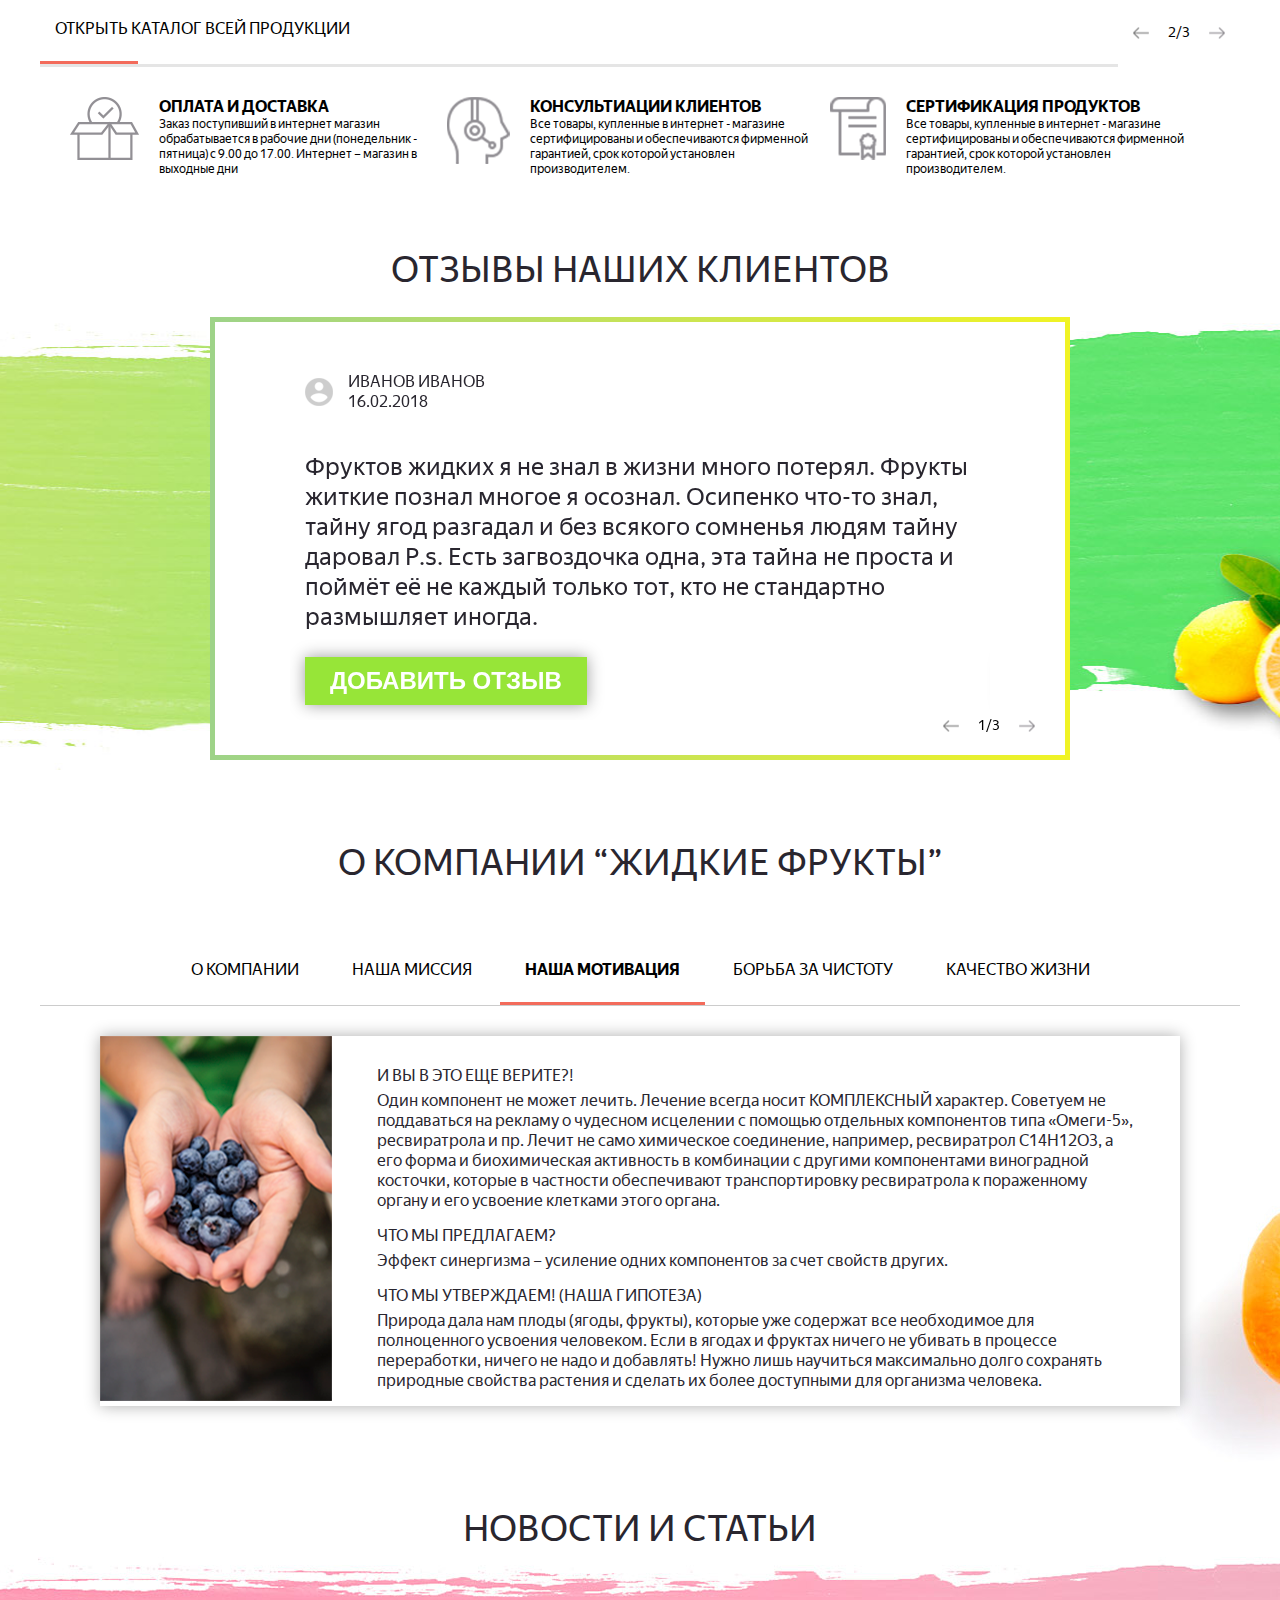
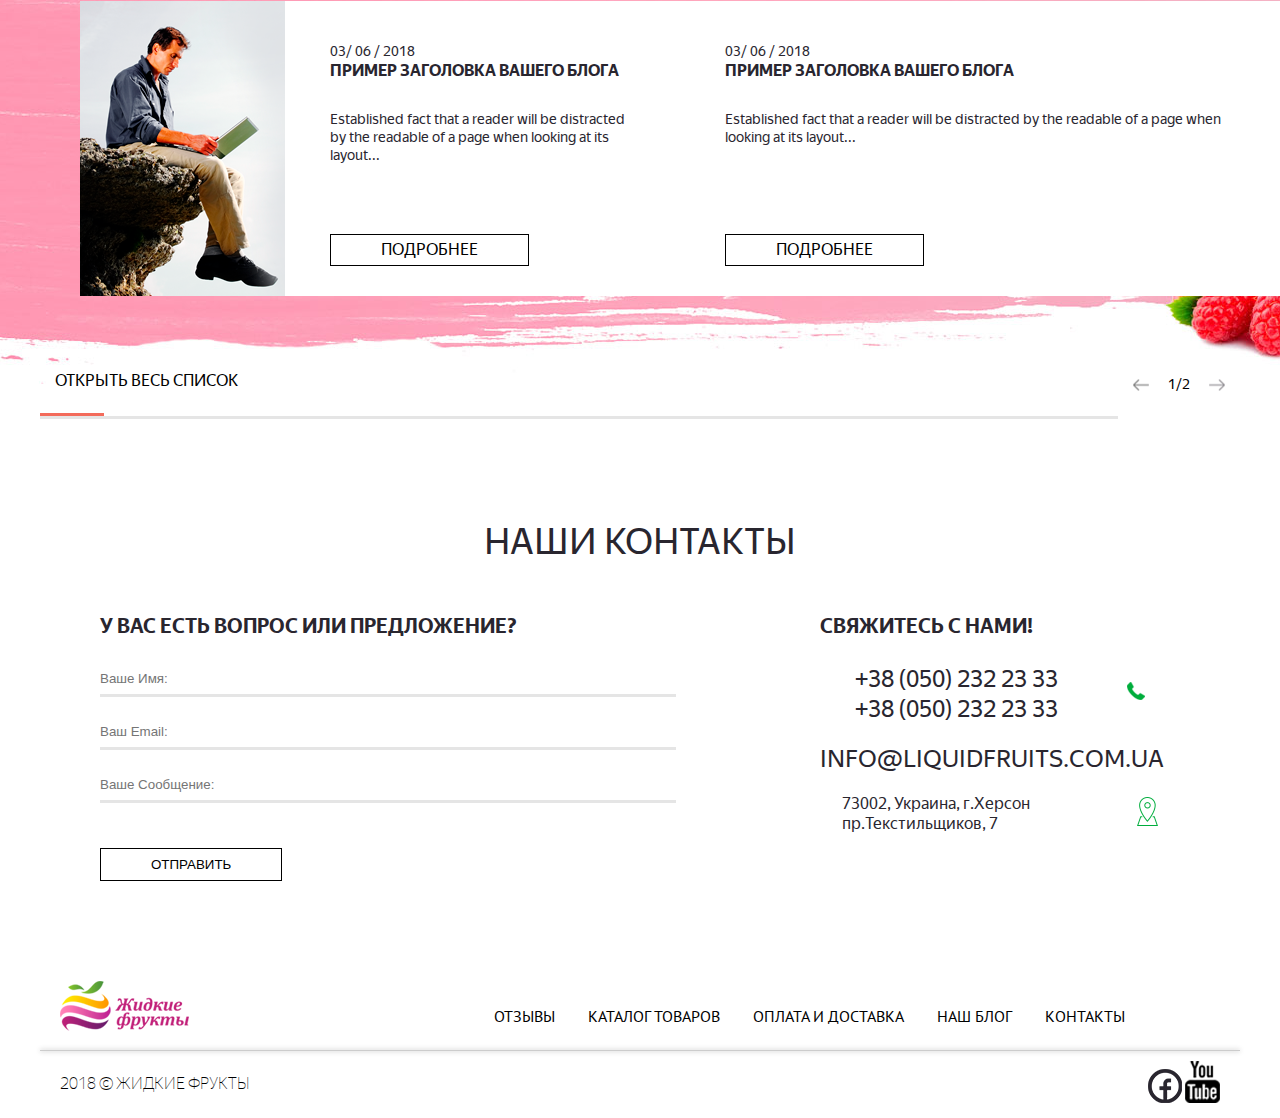
==== commit 234e1827: "Login modal" ====
--- a/index.html
+++ b/index.html
@@ -507,45 +507,171 @@
 			<div class="seo_block_container-header">
 				<p>О КОМПАНИИ “ЖИДКИЕ ФРУКТЫ”</p>
 			</div>
-			<div class="seo_block_container-content">
+			<div class="seo_block_container-content tabs_container">
 				<div class="seo_block_container-content__tabs">
-					<ul>
-						<li><a href="#">О КОМПАНИИ</a></li>
-						<li><a href="#">НАША МИССИЯ</a></li>
-						<li><a class="active" href="#">НАША МОТИВАЦИЯ</a></li>
-						<li><a href="#">БОРЬБА ЗА ЧИСТОТУ</a></li>
-						<li><a href="#">КАЧЕСТВО ЖИЗНИ</a></li>
+					<ul class="tabs_list">
+						<li><a href="#tab_about_us">О КОМПАНИИ</a></li>
+						<li><a href="#tab_mission">НАША МИССИЯ</a></li>
+						<li><a class="active" href="#tab_motivation">НАША МОТИВАЦИЯ</a></li>
+						<li><a href="#tab_clear">БОРЬБА ЗА ЧИСТОТУ</a></li>
+						<li><a href="#tab_quality">КАЧЕСТВО ЖИЗНИ</a></li>
 					</ul>
 				</div>
 				<div class="seo_block_container-content__wrapper">
-					<div class="seo_block_container-content__wrapper-content">
-						<div class="seo_block_container-content__wrapper-content__item item-1">
-							<div class="seo_block_container-content__wrapper-content__item__thumb">
-								<img src="images/seo_1.png" />
-							</div>
-							<div class="seo_block_container-content__wrapper-content__item__text">
-								<p class="header">И ВЫ В ЭТО ЕЩЕ ВЕРИТЕ?!</p>
-								<p>Один компонент не может лечить. Лечение всегда носит КОМПЛЕКСНЫЙ характер. Советуем не поддаваться на рекламу о чудесном исцелении с помощью отдельных компонентов типа «Омеги-5», ресвиратрола и пр. Лечит не само химическое соединение, например, ресвиратрол C14H12O3, а его форма и биохимическая активность в комбинации с другими компонентами виноградной косточки, которые в частности обеспечивают транспортировку ресвиратрола к пораженному органу и его усвоение клетками этого органа.
-								</p>
-								<p class="header">ЧТО МЫ ПРЕДЛАГАЕМ?</p>
-								<p>Эффект синергизма – усиление одних компонентов за счет свойств других.</p>
-								<p class="header">ЧТО МЫ УТВЕРЖДАЕМ! (НАША ГИПОТЕЗА)</p>
-								<p>Природа дала нам плоды (ягоды, фрукты), которые уже содержат все необходимое для полноценного усвоения человеком. Если в ягодах и фруктах ничего не убивать в процессе переработки, ничего не надо и добавлять! Нужно лишь научиться максимально долго сохранять природные свойства растения и сделать их более доступными для организма человека.
-								</p>
-								<!--<p class="header">
-									ПРОТИВ ЧЕГО МЫ ВЫСТУПАЕМ
-								</p>
-								<p>Против смешения разного вида сырья (ягод и фруктов). Выгодного, с точки зрения производителя, но совершенно необоснованного эволюцией человека и всего животного мира.
-									С точки зрения медиков (что уж говорить об обывателях!) человеческий организм – это бочка, куда можно «накидать» недостающие компоненты, часто не обращая внимания на результаты их взаимодействия между собой.
-								</p>
-								<p class="header">
-									ЧТО МЫ ДЛЯ ЭТОГО ДЕЛАЕМ?
-
-								</p>
-								<p>	Мы производим только МОНО-ПРОДУКТЫ. Никаких смесей! Медведь и заяц не смешивают чернику и клюкву. «Миксы» ест только человек и дорого, по нашему мнению, платит за это!
-									В процессе термообработки, неизбежной при консервировании, уничтожается ряд ценных составляющих натурального сырья, поэтому вареное мясо традиционно употребляется с овощами. Если не добавлять к мясу никаких витаминов, то в течение месяца, потребляя только вареное мясо, заключенный умирает в страшных муках (древняя казнь в Китае). В то же время хищники, поедая свежее мясо, обходятся без овощей, так как мясо и рыба содержат необходимые витамины достаточные для переваривания этого-же мяса или рыбы.
-								</p>
-								-->
+					<div class="seo_block_container-content__wrapper-content tabs_items">
+						<div id="tab_about_us" class="seo_block_container-content__wrapper-content__item ">
+							<div class="seo_block_container-content__wrapper-content__item__container">
+								<div class="seo_block_container-content__wrapper-content__item__container__thumb">
+									<img src="images/seo_1.png" />
+								</div>
+								<div class="seo_block_container-content__wrapper-content__item__container__text">
+									<p class="header">И ВЫ В ЭТО ЕЩЕ ВЕРИТЕ?!</p>
+									<p>Один компонент не может лечить. Лечение всегда носит КОМПЛЕКСНЫЙ характер. Советуем не поддаваться на рекламу о чудесном исцелении с помощью отдельных компонентов типа «Омеги-5», ресвиратрола и пр. Лечит не само химическое соединение, например, ресвиратрол C14H12O3, а его форма и биохимическая активность в комбинации с другими компонентами виноградной косточки, которые в частности обеспечивают транспортировку ресвиратрола к пораженному органу и его усвоение клетками этого органа.
+									</p>
+									<p class="header">ЧТО МЫ ПРЕДЛАГАЕМ?</p>
+									<p>Эффект синергизма – усиление одних компонентов за счет свойств других.</p>
+									<p class="header">ЧТО МЫ УТВЕРЖДАЕМ! (НАША ГИПОТЕЗА)</p>
+									<p>Природа дала нам плоды (ягоды, фрукты), которые уже содержат все необходимое для полноценного усвоения человеком. Если в ягодах и фруктах ничего не убивать в процессе переработки, ничего не надо и добавлять! Нужно лишь научиться максимально долго сохранять природные свойства растения и сделать их более доступными для организма человека.
+									</p>
+									<!--<p class="header">
+										ПРОТИВ ЧЕГО МЫ ВЫСТУПАЕМ
+									</p>
+									<p>Против смешения разного вида сырья (ягод и фруктов). Выгодного, с точки зрения производителя, но совершенно необоснованного эволюцией человека и всего животного мира.
+										С точки зрения медиков (что уж говорить об обывателях!) человеческий организм – это бочка, куда можно «накидать» недостающие компоненты, часто не обращая внимания на результаты их взаимодействия между собой.
+									</p>
+									<p class="header">
+										ЧТО МЫ ДЛЯ ЭТОГО ДЕЛАЕМ?
+
+									</p>
+									<p>	Мы производим только МОНО-ПРОДУКТЫ. Никаких смесей! Медведь и заяц не смешивают чернику и клюкву. «Миксы» ест только человек и дорого, по нашему мнению, платит за это!
+										В процессе термообработки, неизбежной при консервировании, уничтожается ряд ценных составляющих натурального сырья, поэтому вареное мясо традиционно употребляется с овощами. Если не добавлять к мясу никаких витаминов, то в течение месяца, потребляя только вареное мясо, заключенный умирает в страшных муках (древняя казнь в Китае). В то же время хищники, поедая свежее мясо, обходятся без овощей, так как мясо и рыба содержат необходимые витамины достаточные для переваривания этого-же мяса или рыбы.
+									</p>
+									-->
+								</div>
+							</div>
+						</div>
+						<div id="tab_mission" class="seo_block_container-content__wrapper-content__item">
+							<div class="seo_block_container-content__wrapper-content__item__container">
+								<div class="seo_block_container-content__wrapper-content__item__container__thumb">
+									<img src="images/seo_1.png" />
+								</div>
+								<div class="seo_block_container-content__wrapper-content__item__container__text">
+									<p class="header">И ВЫ В ЭТО ЕЩЕ ВЕРИТЕ?!</p>
+									<p>Один компонент не может лечить. Лечение всегда носит КОМПЛЕКСНЫЙ характер. Советуем не поддаваться на рекламу о чудесном исцелении с помощью отдельных компонентов типа «Омеги-5», ресвиратрола и пр. Лечит не само химическое соединение, например, ресвиратрол C14H12O3, а его форма и биохимическая активность в комбинации с другими компонентами виноградной косточки, которые в частности обеспечивают транспортировку ресвиратрола к пораженному органу и его усвоение клетками этого органа.
+									</p>
+									<p class="header">ЧТО МЫ ПРЕДЛАГАЕМ?</p>
+									<p>Эффект синергизма – усиление одних компонентов за счет свойств других.</p>
+									<p class="header">ЧТО МЫ УТВЕРЖДАЕМ! (НАША ГИПОТЕЗА)</p>
+									<p>Природа дала нам плоды (ягоды, фрукты), которые уже содержат все необходимое для полноценного усвоения человеком. Если в ягодах и фруктах ничего не убивать в процессе переработки, ничего не надо и добавлять! Нужно лишь научиться максимально долго сохранять природные свойства растения и сделать их более доступными для организма человека.
+									</p>
+									<!--<p class="header">
+										ПРОТИВ ЧЕГО МЫ ВЫСТУПАЕМ
+									</p>
+									<p>Против смешения разного вида сырья (ягод и фруктов). Выгодного, с точки зрения производителя, но совершенно необоснованного эволюцией человека и всего животного мира.
+										С точки зрения медиков (что уж говорить об обывателях!) человеческий организм – это бочка, куда можно «накидать» недостающие компоненты, часто не обращая внимания на результаты их взаимодействия между собой.
+									</p>
+									<p class="header">
+										ЧТО МЫ ДЛЯ ЭТОГО ДЕЛАЕМ?
+
+									</p>
+									<p>	Мы производим только МОНО-ПРОДУКТЫ. Никаких смесей! Медведь и заяц не смешивают чернику и клюкву. «Миксы» ест только человек и дорого, по нашему мнению, платит за это!
+										В процессе термообработки, неизбежной при консервировании, уничтожается ряд ценных составляющих натурального сырья, поэтому вареное мясо традиционно употребляется с овощами. Если не добавлять к мясу никаких витаминов, то в течение месяца, потребляя только вареное мясо, заключенный умирает в страшных муках (древняя казнь в Китае). В то же время хищники, поедая свежее мясо, обходятся без овощей, так как мясо и рыба содержат необходимые витамины достаточные для переваривания этого-же мяса или рыбы.
+									</p>
+									-->
+								</div>
+							</div>
+						</div>
+						<div id="tab_motivation" class="seo_block_container-content__wrapper-content__item active">
+							<div class="seo_block_container-content__wrapper-content__item__container">
+								<div class="seo_block_container-content__wrapper-content__item__container__thumb">
+									<img src="images/seo_1.png" />
+								</div>
+								<div class="seo_block_container-content__wrapper-content__item__container__text">
+									<p class="header">И ВЫ В ЭТО ЕЩЕ ВЕРИТЕ?!</p>
+									<p>Один компонент не может лечить. Лечение всегда носит КОМПЛЕКСНЫЙ характер. Советуем не поддаваться на рекламу о чудесном исцелении с помощью отдельных компонентов типа «Омеги-5», ресвиратрола и пр. Лечит не само химическое соединение, например, ресвиратрол C14H12O3, а его форма и биохимическая активность в комбинации с другими компонентами виноградной косточки, которые в частности обеспечивают транспортировку ресвиратрола к пораженному органу и его усвоение клетками этого органа.
+									</p>
+									<p class="header">ЧТО МЫ ПРЕДЛАГАЕМ?</p>
+									<p>Эффект синергизма – усиление одних компонентов за счет свойств других.</p>
+									<p class="header">ЧТО МЫ УТВЕРЖДАЕМ! (НАША ГИПОТЕЗА)</p>
+									<p>Природа дала нам плоды (ягоды, фрукты), которые уже содержат все необходимое для полноценного усвоения человеком. Если в ягодах и фруктах ничего не убивать в процессе переработки, ничего не надо и добавлять! Нужно лишь научиться максимально долго сохранять природные свойства растения и сделать их более доступными для организма человека.
+									</p>
+									<!--<p class="header">
+										ПРОТИВ ЧЕГО МЫ ВЫСТУПАЕМ
+									</p>
+									<p>Против смешения разного вида сырья (ягод и фруктов). Выгодного, с точки зрения производителя, но совершенно необоснованного эволюцией человека и всего животного мира.
+										С точки зрения медиков (что уж говорить об обывателях!) человеческий организм – это бочка, куда можно «накидать» недостающие компоненты, часто не обращая внимания на результаты их взаимодействия между собой.
+									</p>
+									<p class="header">
+										ЧТО МЫ ДЛЯ ЭТОГО ДЕЛАЕМ?
+
+									</p>
+									<p>	Мы производим только МОНО-ПРОДУКТЫ. Никаких смесей! Медведь и заяц не смешивают чернику и клюкву. «Миксы» ест только человек и дорого, по нашему мнению, платит за это!
+										В процессе термообработки, неизбежной при консервировании, уничтожается ряд ценных составляющих натурального сырья, поэтому вареное мясо традиционно употребляется с овощами. Если не добавлять к мясу никаких витаминов, то в течение месяца, потребляя только вареное мясо, заключенный умирает в страшных муках (древняя казнь в Китае). В то же время хищники, поедая свежее мясо, обходятся без овощей, так как мясо и рыба содержат необходимые витамины достаточные для переваривания этого-же мяса или рыбы.
+									</p>
+									-->
+								</div>
+							</div>
+						</div>
+						<div id="tab_clear" class="seo_block_container-content__wrapper-content__item ">
+							<div class="seo_block_container-content__wrapper-content__item__container">
+								<div class="seo_block_container-content__wrapper-content__item__container__thumb">
+									<img src="images/seo_1.png" />
+								</div>
+								<div class="seo_block_container-content__wrapper-content__item__container__text">
+									<p class="header">И ВЫ В ЭТО ЕЩЕ ВЕРИТЕ?!</p>
+									<p>Один компонент не может лечить. Лечение всегда носит КОМПЛЕКСНЫЙ характер. Советуем не поддаваться на рекламу о чудесном исцелении с помощью отдельных компонентов типа «Омеги-5», ресвиратрола и пр. Лечит не само химическое соединение, например, ресвиратрол C14H12O3, а его форма и биохимическая активность в комбинации с другими компонентами виноградной косточки, которые в частности обеспечивают транспортировку ресвиратрола к пораженному органу и его усвоение клетками этого органа.
+									</p>
+									<p class="header">ЧТО МЫ ПРЕДЛАГАЕМ?</p>
+									<p>Эффект синергизма – усиление одних компонентов за счет свойств других.</p>
+									<p class="header">ЧТО МЫ УТВЕРЖДАЕМ! (НАША ГИПОТЕЗА)</p>
+									<p>Природа дала нам плоды (ягоды, фрукты), которые уже содержат все необходимое для полноценного усвоения человеком. Если в ягодах и фруктах ничего не убивать в процессе переработки, ничего не надо и добавлять! Нужно лишь научиться максимально долго сохранять природные свойства растения и сделать их более доступными для организма человека.
+									</p>
+									<!--<p class="header">
+										ПРОТИВ ЧЕГО МЫ ВЫСТУПАЕМ
+									</p>
+									<p>Против смешения разного вида сырья (ягод и фруктов). Выгодного, с точки зрения производителя, но совершенно необоснованного эволюцией человека и всего животного мира.
+										С точки зрения медиков (что уж говорить об обывателях!) человеческий организм – это бочка, куда можно «накидать» недостающие компоненты, часто не обращая внимания на результаты их взаимодействия между собой.
+									</p>
+									<p class="header">
+										ЧТО МЫ ДЛЯ ЭТОГО ДЕЛАЕМ?
+
+									</p>
+									<p>	Мы производим только МОНО-ПРОДУКТЫ. Никаких смесей! Медведь и заяц не смешивают чернику и клюкву. «Миксы» ест только человек и дорого, по нашему мнению, платит за это!
+										В процессе термообработки, неизбежной при консервировании, уничтожается ряд ценных составляющих натурального сырья, поэтому вареное мясо традиционно употребляется с овощами. Если не добавлять к мясу никаких витаминов, то в течение месяца, потребляя только вареное мясо, заключенный умирает в страшных муках (древняя казнь в Китае). В то же время хищники, поедая свежее мясо, обходятся без овощей, так как мясо и рыба содержат необходимые витамины достаточные для переваривания этого-же мяса или рыбы.
+									</p>
+									-->
+								</div>
+							</div>
+						</div>
+						<div id="tab_quality" class="seo_block_container-content__wrapper-content__item">
+							<div class="seo_block_container-content__wrapper-content__item__container">
+								<div class="seo_block_container-content__wrapper-content__item__container__thumb">
+									<img src="images/seo_1.png" />
+								</div>
+								<div class="seo_block_container-content__wrapper-content__item__container__text">
+									<p class="header">И ВЫ В ЭТО ЕЩЕ ВЕРИТЕ?!</p>
+									<p>Один компонент не может лечить. Лечение всегда носит КОМПЛЕКСНЫЙ характер. Советуем не поддаваться на рекламу о чудесном исцелении с помощью отдельных компонентов типа «Омеги-5», ресвиратрола и пр. Лечит не само химическое соединение, например, ресвиратрол C14H12O3, а его форма и биохимическая активность в комбинации с другими компонентами виноградной косточки, которые в частности обеспечивают транспортировку ресвиратрола к пораженному органу и его усвоение клетками этого органа.
+									</p>
+									<p class="header">ЧТО МЫ ПРЕДЛАГАЕМ?</p>
+									<p>Эффект синергизма – усиление одних компонентов за счет свойств других.</p>
+									<p class="header">ЧТО МЫ УТВЕРЖДАЕМ! (НАША ГИПОТЕЗА)</p>
+									<p>Природа дала нам плоды (ягоды, фрукты), которые уже содержат все необходимое для полноценного усвоения человеком. Если в ягодах и фруктах ничего не убивать в процессе переработки, ничего не надо и добавлять! Нужно лишь научиться максимально долго сохранять природные свойства растения и сделать их более доступными для организма человека.
+									</p>
+									<!--<p class="header">
+										ПРОТИВ ЧЕГО МЫ ВЫСТУПАЕМ
+									</p>
+									<p>Против смешения разного вида сырья (ягод и фруктов). Выгодного, с точки зрения производителя, но совершенно необоснованного эволюцией человека и всего животного мира.
+										С точки зрения медиков (что уж говорить об обывателях!) человеческий организм – это бочка, куда можно «накидать» недостающие компоненты, часто не обращая внимания на результаты их взаимодействия между собой.
+									</p>
+									<p class="header">
+										ЧТО МЫ ДЛЯ ЭТОГО ДЕЛАЕМ?
+
+									</p>
+									<p>	Мы производим только МОНО-ПРОДУКТЫ. Никаких смесей! Медведь и заяц не смешивают чернику и клюкву. «Миксы» ест только человек и дорого, по нашему мнению, платит за это!
+										В процессе термообработки, неизбежной при консервировании, уничтожается ряд ценных составляющих натурального сырья, поэтому вареное мясо традиционно употребляется с овощами. Если не добавлять к мясу никаких витаминов, то в течение месяца, потребляя только вареное мясо, заключенный умирает в страшных муках (древняя казнь в Китае). В то же время хищники, поедая свежее мясо, обходятся без овощей, так как мясо и рыба содержат необходимые витамины достаточные для переваривания этого-же мяса или рыбы.
+									</p>
+									-->
+								</div>
 							</div>
 						</div>
 					</div>
@@ -702,7 +828,47 @@
 	<div class="remodal" data-remodal-id="login-modal">
 		<button data-remodal-action="close" class="remodal-close"></button>
 		<div class="login_modal">
-
+			<div class="login_modal-header">
+				<span>Регистрация</span>
+			</div>
+			<div class="login_modal-content">
+				<div class="tabs_container">
+					<div class="tabs_items">
+						<div id="tab_register" class="login_modal-content__form active">
+							<form  id="register_form">
+								<input type="email" name="email" value="" placeholder="Email" />
+								<input type="password" name="password" value="" placeholder="Пароль" />
+								<input type="password" name="confirm_password" value="" placeholder="Повторите пароль" />
+							</form>
+						</div>
+						<div id="tab_login" class="login_modal-content__form">
+							<form  id="login_form">
+								<input type="email" name="email" value="" placeholder="Email" />
+								<input type="password" name="password" value="" placeholder="Пароль" />
+							</form>
+						</div>
+						<div id="tab_remember" class="login_modal-content__form">
+							<form  id="remember_form">
+								<input type="email" name="email" value="" placeholder="Email" />
+							</form>
+						</div>
+					</div>
+					<div class="login_modal-content__tabs">
+						<ul class="tabs_list">
+							<li><a class="active" href="#tab_register">Регистрация</a></li>
+							<li><a href="#tab_login">Вход</a></li>
+							<li><a href="#tab_remember">Восстановление</a></li>
+						</ul>
+					</div>
+				</div>
+				<div class="login_modal-content__submit">
+					<button type="submit" form="register_form"><span>Регистрация</span></button>
+				</div>
+				<div class="login_modal-content__social">
+					<p>Вход через: <a href="#"><img src="images/icon-facebook.png" /></a></p>
+
+				</div>
+			</div>
 		</div>
 	</div>
 </section>
--- a/scss/css_plugin/remodal-default-theme.css
+++ b/scss/css_plugin/remodal-default-theme.css
@@ -41,8 +41,8 @@
   box-sizing: border-box;
   width: 100%;
   margin-bottom: 10px;
-  padding: 35px;
-
+  padding: 35px  0;
+	border-radius: 15px;
   transform: translate3d(0, 0, 0);
 
   color: #2b2e38;
@@ -74,8 +74,8 @@
 
 .remodal-close {
   position: absolute;
-  top: 0;
-  left: 0;
+  top: 10px;
+  right: 10px;
 
   display: block;
   overflow: visible;
@@ -102,12 +102,12 @@
 
 .remodal-close:before {
   font-family: Arial, "Helvetica CY", "Nimbus Sans L", sans-serif !important;
-  font-size: 25px;
+  font-size: 45px;
   line-height: 35px;
 
   position: absolute;
   top: 0;
-  left: 0;
+  right: 0;
 
   display: block;
 
@@ -226,7 +226,7 @@
 
 @media only screen and (min-width: 641px) {
   .remodal {
-    max-width: 700px;
+    max-width: 500px;
   }
 }
 
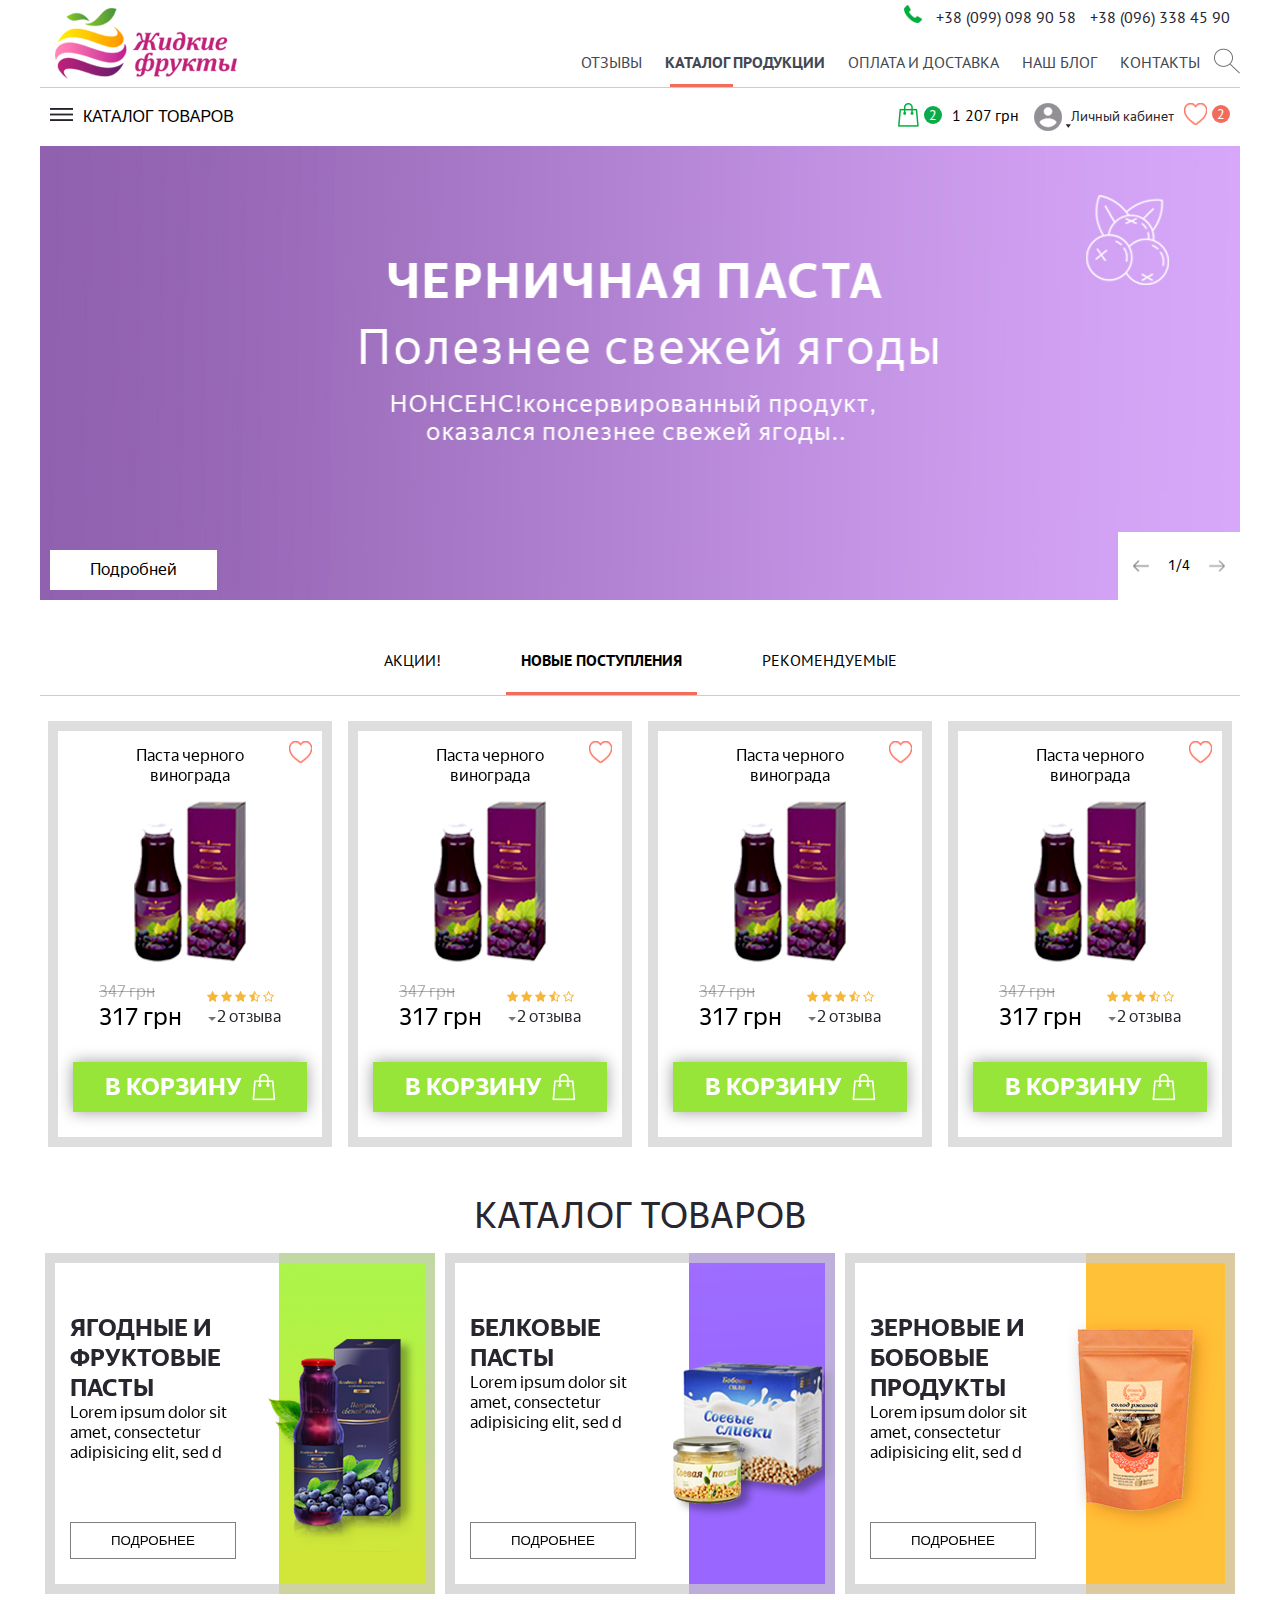
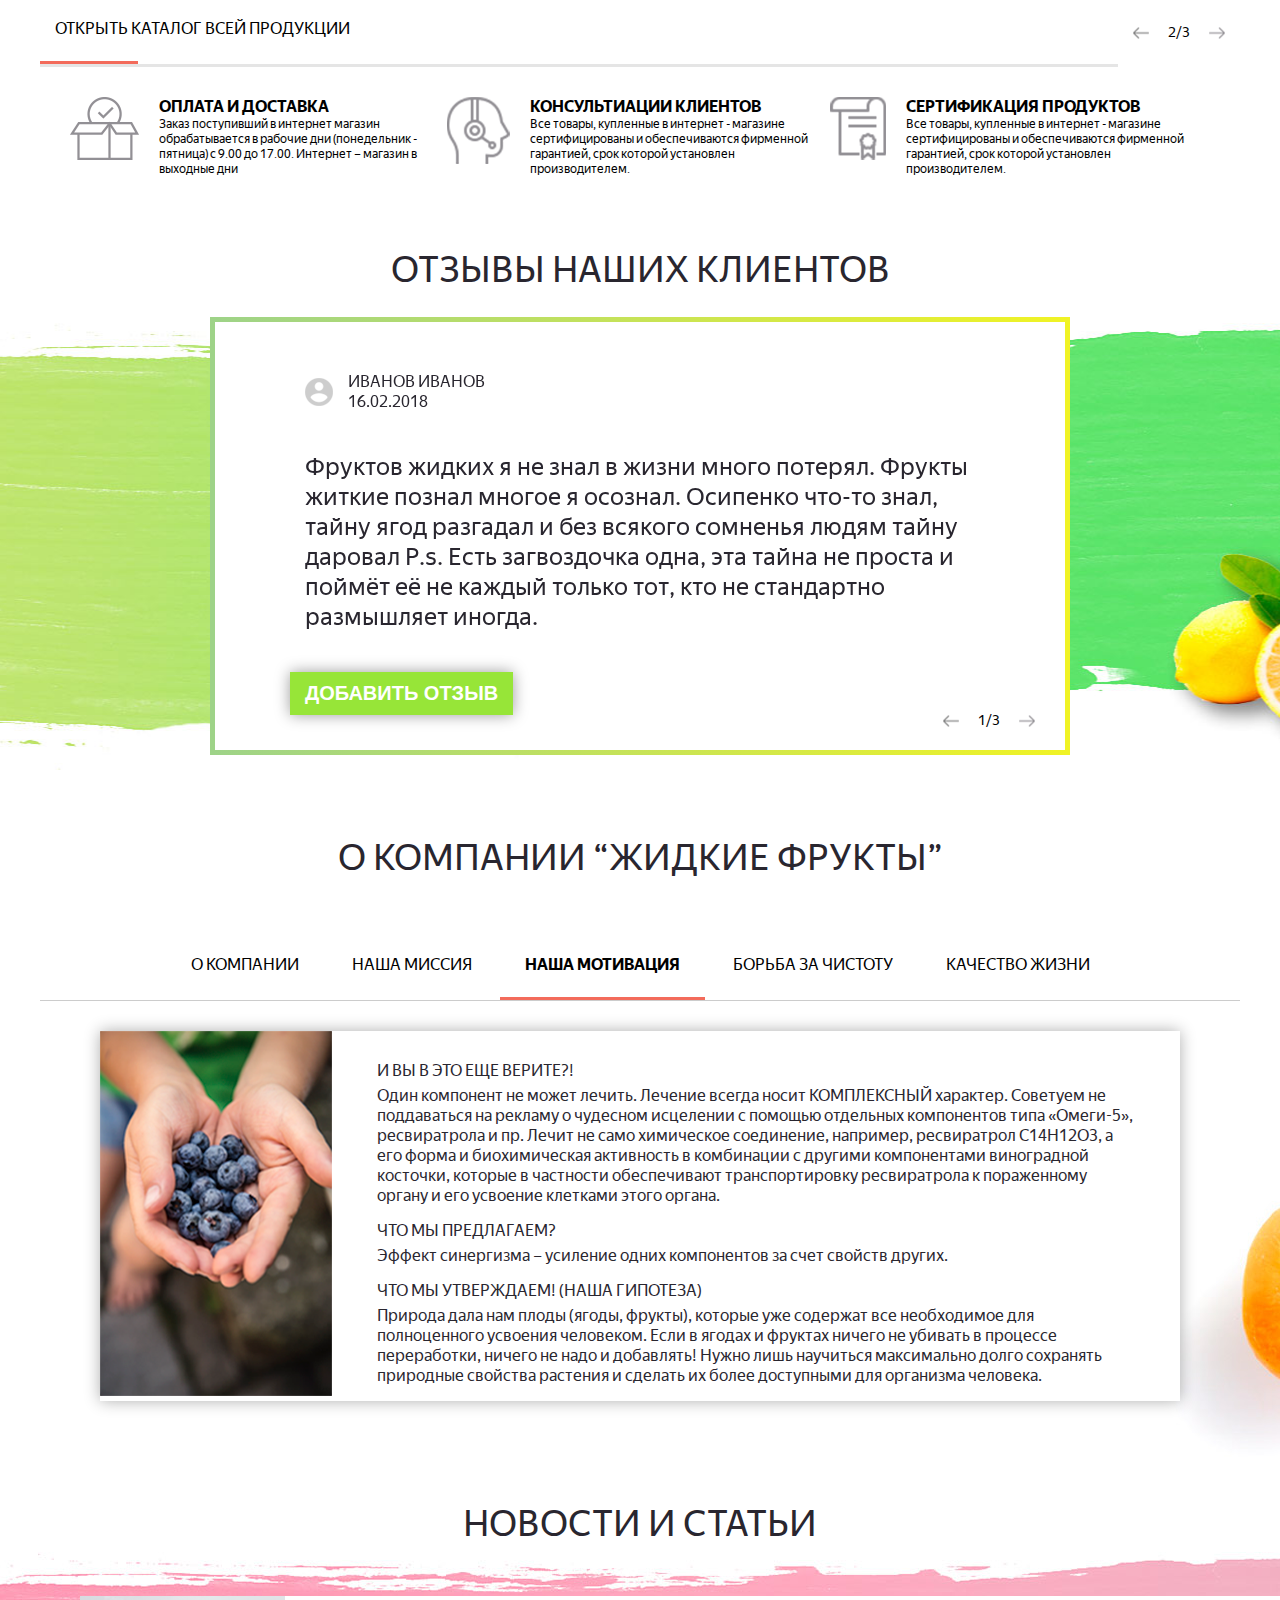
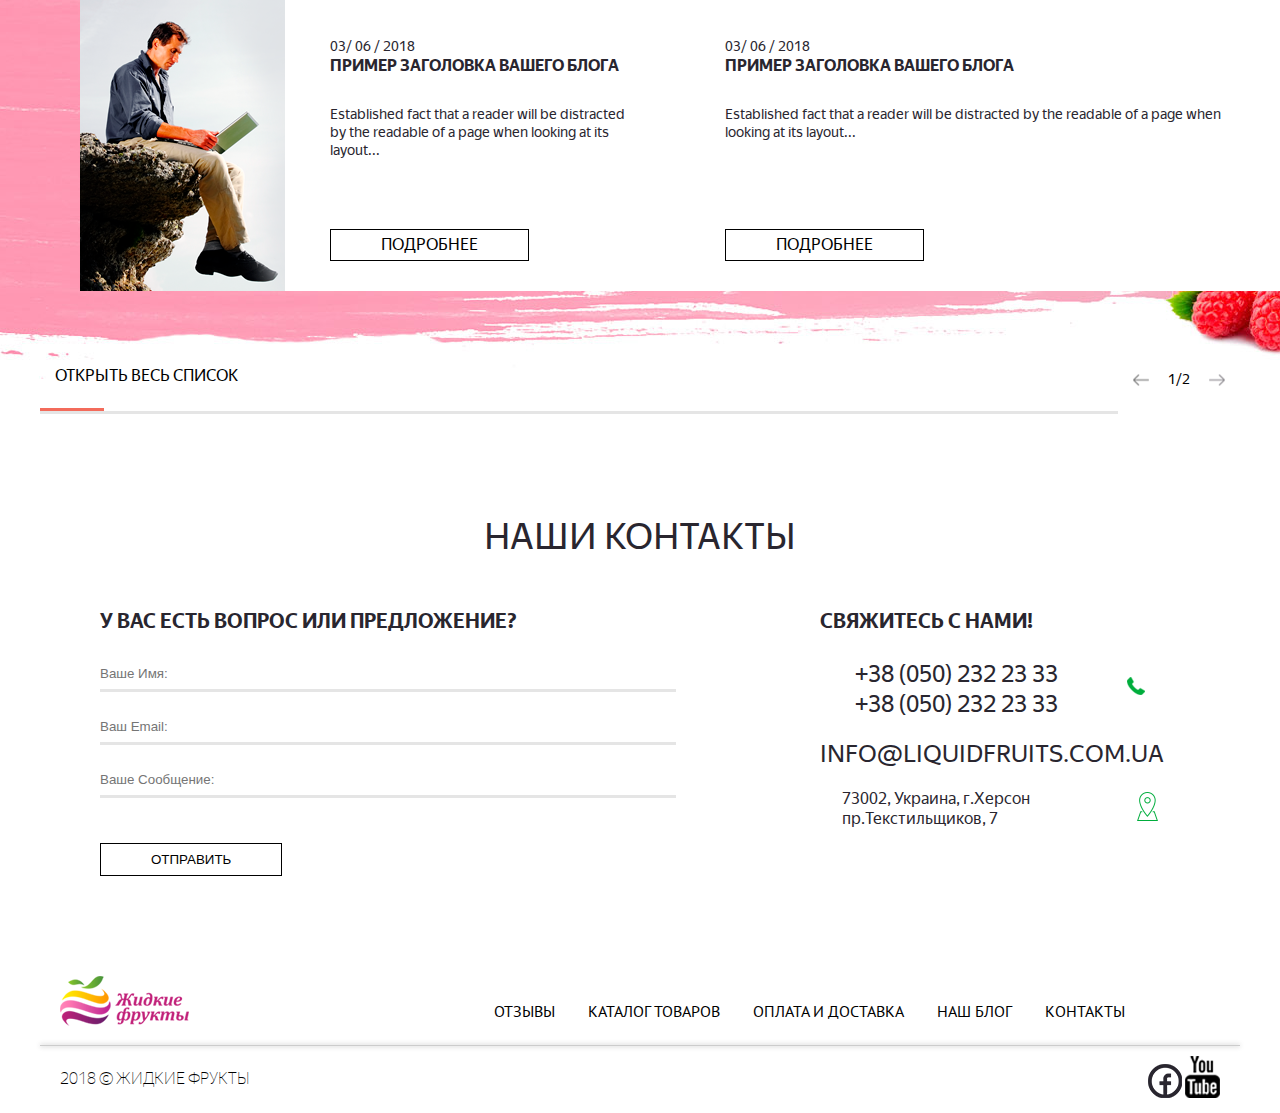
==== commit 132074d9: "Adaptive" ====
--- a/index.html
+++ b/index.html
@@ -21,6 +21,7 @@
 	<script type="text/javascript" src="js/components/jquery.slimscroll.min.js"></script>
 	<script type="text/javascript" src="js/main.js"></script>
 	<script type="text/javascript" src="js/pages/home.js"></script>
+	<script type="text/javascript" src="js/media.js"></script>
 </head>
 <body>
 
@@ -29,7 +30,24 @@
 		<div class="top_navbar-container">
 			<div class="top_navbar-container__item">
 				<div class="top_navbar-container__item-logo">
-					<a href="/"><img src="images/logo.png" /></a>
+					<a href=""><img src="images/logo.png" /></a>
+				</div>
+				<div class="top_navbar-container__item-mobile-nav">
+					<div class="top_navbar-container__item-mobile-nav__button">
+						<button type="button"><i class="fa fa-3x fa-bars"></i></button>
+					</div>
+					<div class="top_navbar-container__item-mobile-nav__container">
+						<a href="#" class="top_navbar-container__item-mobile-nav__container-close">
+							<img src="images/icon-close.png" />
+						</a>
+						<ul class="top_navbar-container__item-menu__list">
+							<li><a href="#">ОТЗЫВЫ</a></li>
+							<li><a class="active" href="#">КАТАЛОГ ПРОДУКЦИИ</a></li>
+							<li><a href="#">ОПЛАТА И ДОСТАВКА</a></li>
+							<li><a href="#">НАШ БЛОГ</a></li>
+							<li><a href="#">КОНТАКТЫ</a></li>
+						</ul>
+					</div>
 				</div>
 			</div>
 			<div class="top_navbar-container__item">
@@ -56,7 +74,98 @@
 	<div class="container">
 		<div class="fixed_navbar-container">
 			<div class="fixed_navbar-container-catalog">
-				<button type="button"><img src="images/icon-catalog.png"> Каталог товаров</button>
+				<button type="button"><img src="images/icon-catalog.png">Каталог товаров</button>
+				<div class="fixed_navbar-container-catalog__dropdown">
+					<div class="catalog_block">
+						<div class="container">
+							<div class="catalog_block_container">
+								<div class="catalog_block_container-header">
+								</div>
+								<div id="categories_list" class="catalog_block_container-list owl-carousel owl-theme">
+									<div  class="item catalog_block_container-list__item">
+										<img data-image = "images/categories/1.png" data-image-active="images/categories/1-active.png" src="images/categories/1.png" />
+										<div class="item catalog_block_container-list__item-wrapper">
+											<div class="catalog_block_container-list__item-wrapper-text">
+												<h3>ЯГОДНЫЕ И  ФРУКТОВЫЕ ПАСТЫ </h3>
+												<p>Lorem ipsum dolor sit amet, consectetur adipisicing elit, sed d</p>
+												<button>ПОДРОБНЕЕ</button>
+											</div>
+										</div>
+									</div>
+									<div  class="item catalog_block_container-list__item">
+										<img src="images/categories/2.png" />
+										<div class="item catalog_block_container-list__item-wrapper">
+											<div class="catalog_block_container-list__item-wrapper-text">
+												<h3>белковые ПАСТЫ</h3>
+												<p>Lorem ipsum dolor sit amet, consectetur adipisicing elit, sed d</p>
+												<button>ПОДРОБНЕЕ</button>
+											</div>
+										</div>
+									</div>
+									<div  class="item catalog_block_container-list__item">
+										<img src="images/categories/3.png" />
+										<div class="item catalog_block_container-list__item-wrapper">
+											<div class="catalog_block_container-list__item-wrapper-text">
+												<h3>Зерновые  и бобовые продукты</h3>
+												<p>Lorem ipsum dolor sit amet, consectetur adipisicing elit, sed d</p>
+												<button>ПОДРОБНЕЕ</button>
+											</div>
+										</div>
+									</div>
+								</div>
+								<div class="owl-custom-pagination catalog_block_container-pagination">
+
+								</div>
+								<div class="catalog_block_container-subcategories">
+									<div class="catalog_block_container-subcategories__close">
+										<a href="#" ><img src="images/icon-close.png" /></a>
+									</div>
+									<div class="catalog_block_container-subcategories__header">
+										<img src="images/icon-subcategories.png" />
+										<p><span>СМОТРЕТЬ ВСЕ ТОВАРЫ</span> /  ягодные и фруктовые пасты </p>
+									</div>
+									<div class="catalog_block_container-subcategories__content">
+										<div class="catalog_block_container-subcategories__content-item">
+											<a href="">Черничная паста</a>
+										</div>
+										<div class="catalog_block_container-subcategories__content-item">
+											<a href="">Клюквенная паста</a>
+										</div>
+										<div class="catalog_block_container-subcategories__content-item">
+											<a href="">Клюквенная паста</a>
+										</div>
+										<div class="catalog_block_container-subcategories__content-item">
+											<a href="">Черничная паста</a>
+										</div>
+										<div class="catalog_block_container-subcategories__content-item">
+											<a href="">Клюквенная паста</a>
+										</div>
+										<div class="catalog_block_container-subcategories__content-item">
+											<a href="">Клюквенная паста</a>
+										</div>
+										<div class="catalog_block_container-subcategories__content-item">
+											<a href="">Черничная паста</a>
+										</div>
+										<div class="catalog_block_container-subcategories__content-item">
+											<a href="">Клюквенная паста</a>
+										</div>
+										<div class="catalog_block_container-subcategories__content-item">
+											<a href="">Клюквенная паста</a>
+										</div>
+									</div>
+								</div>
+								<div class="catalog_block_container-footer">
+									<div class="catalog_block_container-footer__link">
+										<a href="#" class="">открыть каталог всей продукции</a>
+									</div>
+									<div class="catalog_block_container-footer__pagination">
+
+									</div>
+								</div>
+							</div>
+						</div>
+					</div>
+				</div>
 			</div>
 			<div class="fixed_navbar-container-cart">
 				<div class="fixed_navbar-container-cart__cart">
@@ -309,7 +418,7 @@
 			</div>
 			<div id="categories_list" class="catalog_block_container-list owl-carousel owl-theme">
 				<div  class="item catalog_block_container-list__item">
-					<img src="images/categories/1.png" />
+					<img data-image = "images/categories/1.png" data-image-active="images/categories/1-active.png" src="images/categories/1.png" />
 					<div class="item catalog_block_container-list__item-wrapper">
 						<div class="catalog_block_container-list__item-wrapper-text">
 							<h3>ЯГОДНЫЕ И  ФРУКТОВЫЕ ПАСТЫ </h3>
@@ -440,6 +549,8 @@
 			<div class="reviews_block_container-header">
 				<p>ОТЗЫВЫ НАШИХ КЛИЕНТОВ</p>
 			</div>
+
+
 			<div class="reviews_block_container-wrapper">
 				<div class="owl-carousel owl-theme">
 					<div class="item">
@@ -455,9 +566,6 @@
 						<div class="reviews_block_container-wrapper__comment">
 							<p>Фруктов жидких я не знал в жизни много потерял. Фрукты житкие познал многое я осознал. Осипенко что-то знал, тайну ягод разгадал и без всякого сомненья людям тайну даровал P.s. Есть загвоздочка одна, эта тайна не проста и поймёт её не каждый только тот, кто не стандартно размышляет иногда.</p>
 						</div>
-						<div class="reviews_block_container-wrapper__button">
-							<button>ДОБАВИТЬ ОТЗЫВ</button>
-						</div>
 					</div>
 					<div class="item">
 						<div class="reviews_block_container-wrapper__person">
@@ -472,9 +580,6 @@
 						<div class="reviews_block_container-wrapper__comment">
 							<p>Фруктов жидких я не знал в жизни много потерял. Фрукты житкие познал многое я осознал. Осипенко что-то знал, тайну ягод разгадал и без всякого сомненья людям тайну даровал P.s. Есть загвоздочка одна, эта тайна не проста и поймёт её не каждый только тот, кто не стандартно размышляет иногда.</p>
 						</div>
-						<div class="reviews_block_container-wrapper__button">
-							<button>ДОБАВИТЬ ОТЗЫВ</button>
-						</div>
 					</div>
 					<div class="item">
 						<div class="reviews_block_container-wrapper__person">
@@ -489,13 +594,25 @@
 						<div class="reviews_block_container-wrapper__comment">
 							<p>Фруктов жидких я не знал в жизни много потерял. Фрукты житкие познал многое я осознал. Осипенко что-то знал, тайну ягод разгадал и без всякого сомненья людям тайну даровал P.s. Есть загвоздочка одна, эта тайна не проста и поймёт её не каждый только тот, кто не стандартно размышляет иногда.</p>
 						</div>
-						<div class="reviews_block_container-wrapper__button">
-							<button>ДОБАВИТЬ ОТЗЫВ</button>
-						</div>
-					</div>
+					</div>
+				</div>
+				<div class="reviews_block_container-wrapper__addreview">
+					<div class="reviews_block_container-wrapper__addreview__header">
+						<div class="reviews_block_container-wrapper__addreview__header-close">
+							<a href="#"><img src="images/icon-close.png" /></a>
+						</div>
+						<img src="images/icon-profile.png" />
+						<p>ДОБАВИТЬ СВОЙ ОТЗЫВ</p>
+					</div>
+					<div class="reviews_block_container-wrapper__addreview__content">
+						<input type="text" name="name" value="" placeholder="Укажите Ваше имя" />
+						<textarea name="comment" placeholder="Оставьте Ваш отзыв" ></textarea>
+					</div>
+				</div>
+				<div class="reviews_block_container-wrapper__button">
+					<button>ДОБАВИТЬ ОТЗЫВ</button>
 				</div>
 				<div class="owl-custom-pagination reviews_block_container-wrapper-pagination">
-
 				</div>
 			</div>
 		</div>
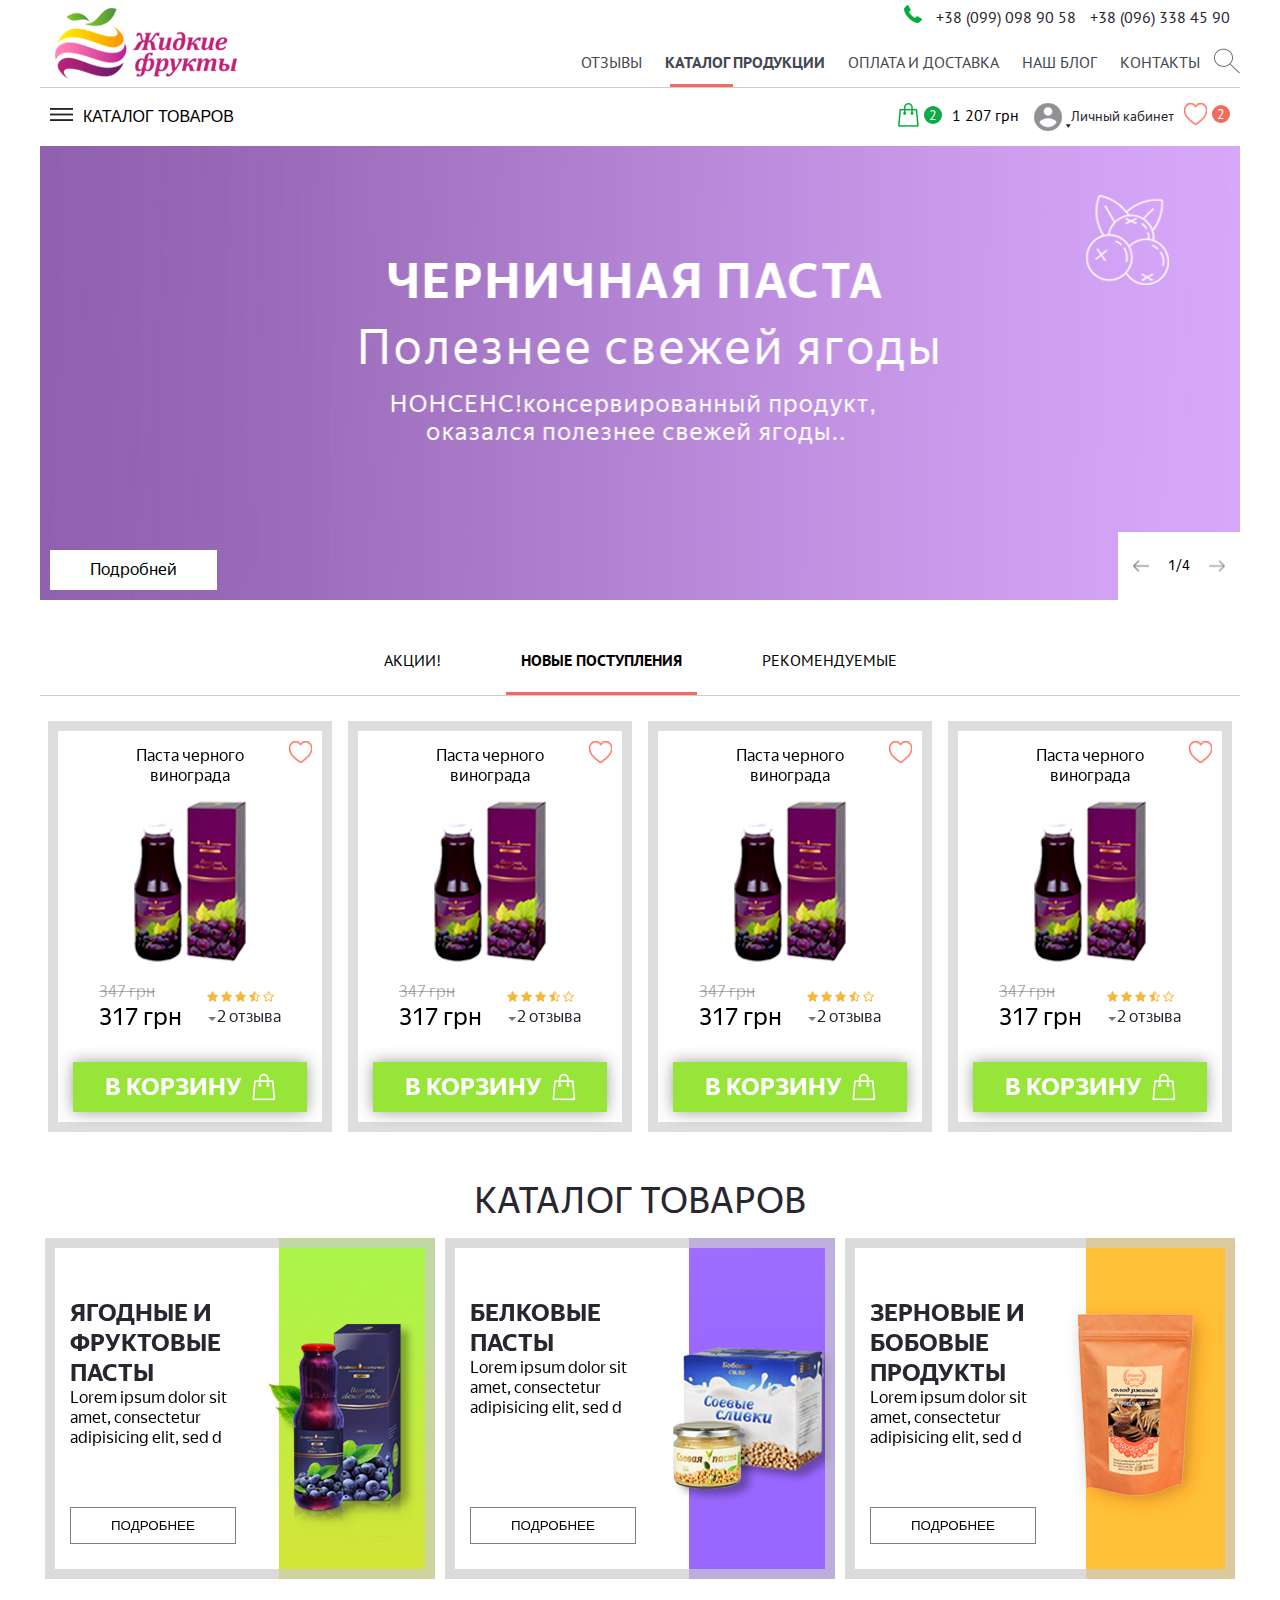
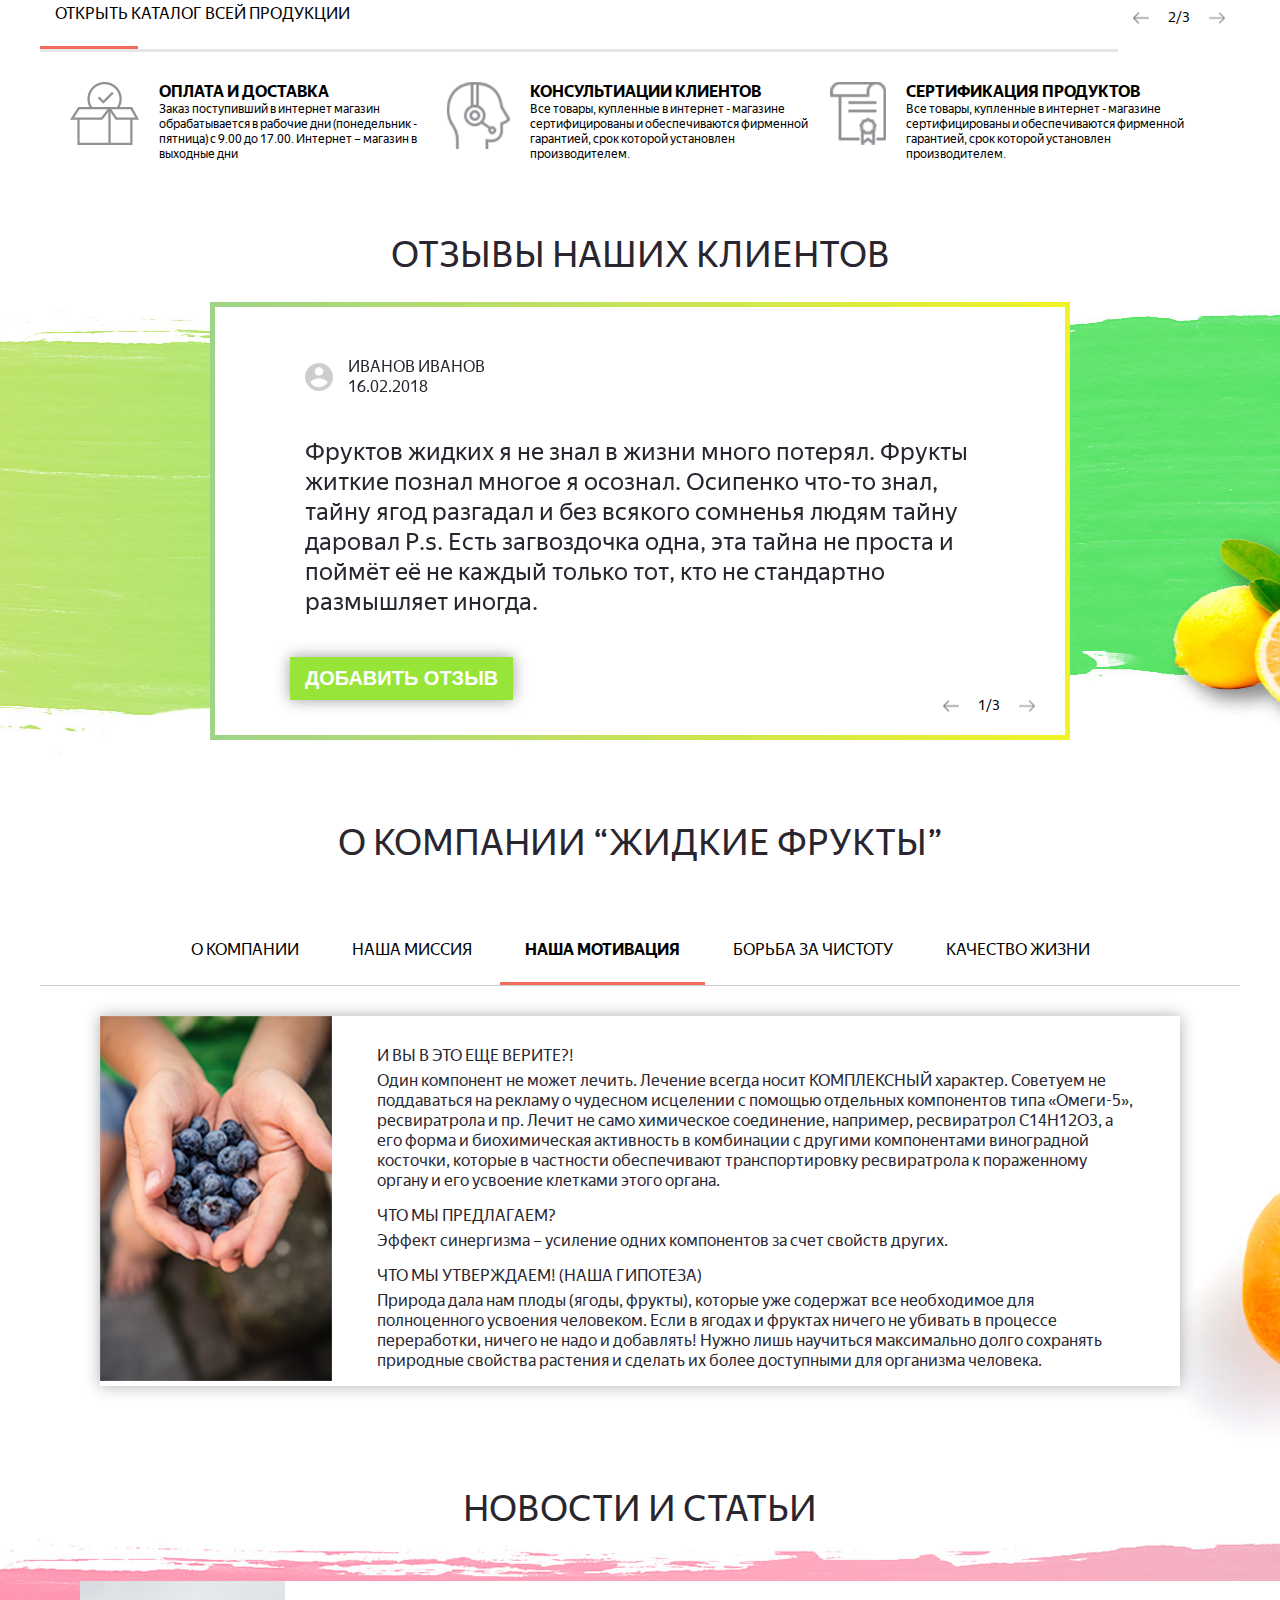
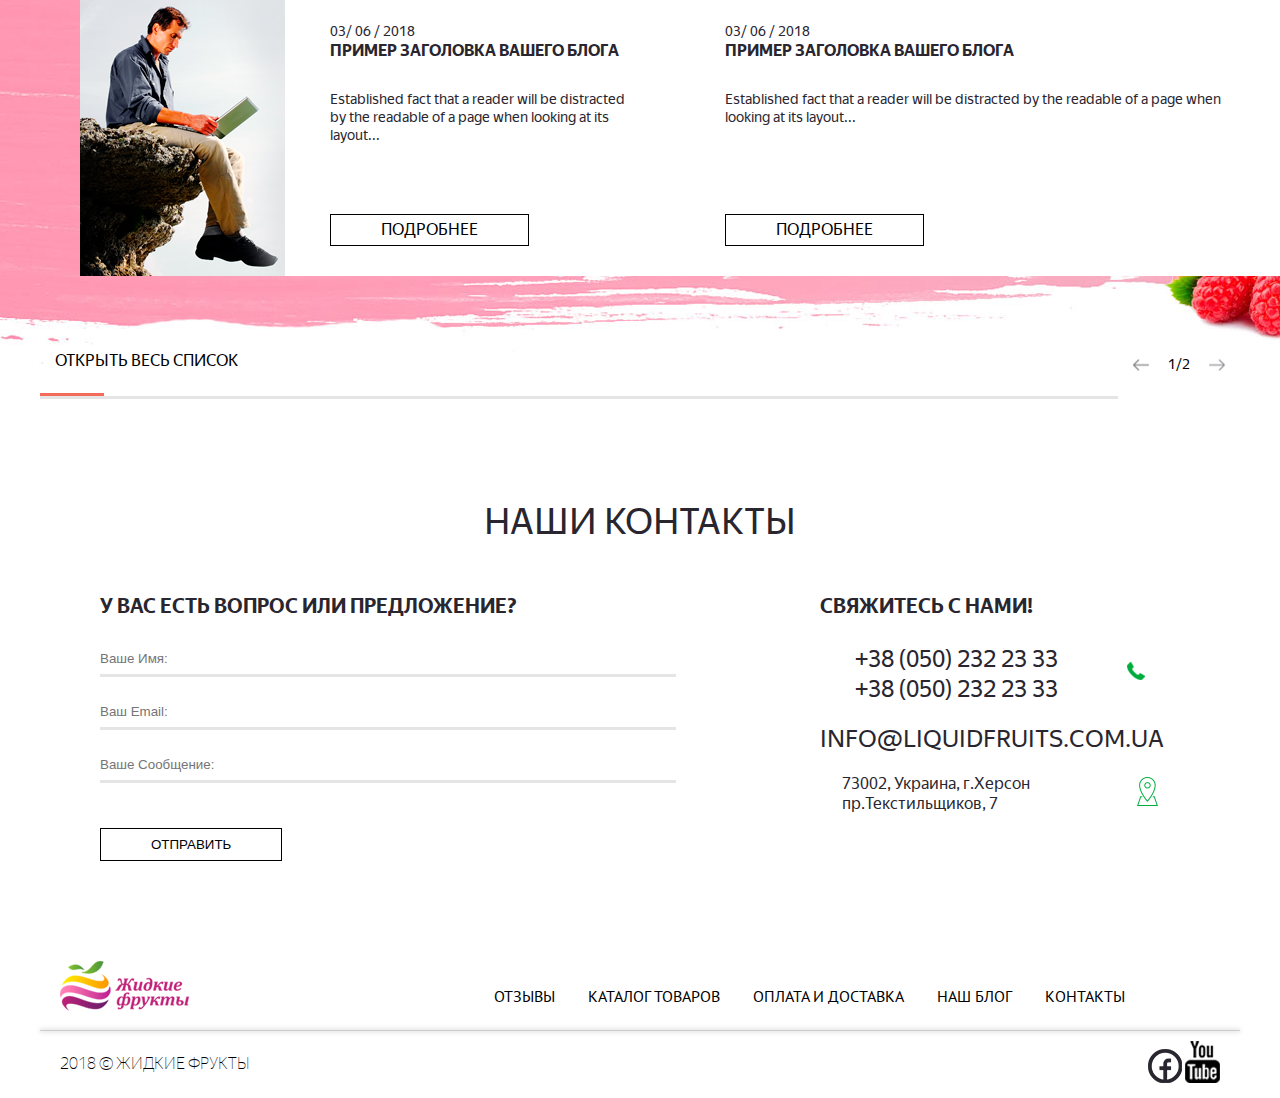
==== commit e6091f95: "ВСЕ!" ====
--- a/index.html
+++ b/index.html
@@ -11,7 +11,7 @@
 	<link href="https://fonts.googleapis.com/css?family=PT+Sans:400,700" rel="stylesheet">
 	<link rel="stylesheet" href="scss/css_plugin/labs.css" />
 	<link rel="stylesheet" href="scss/css_plugin/remodal.css" />
-	<link rel="stylesheet" href="scss/css_plugin/remodal-default-theme.css" />
+	<link rel="stylesheet" href="scss/css_plugin/remodal-default-theme.css" />	
 	<link rel="stylesheet" href="scss/main.css" />
 	<script type="text/javascript" src="js/components/jquery-3.2.1.min.js"></script>
 	<script type="text/javascript" src="js/components/owlcarousel/owl.carousel.js"></script>
@@ -637,35 +637,60 @@
 				<div class="seo_block_container-content__wrapper">
 					<div class="seo_block_container-content__wrapper-content tabs_items">
 						<div id="tab_about_us" class="seo_block_container-content__wrapper-content__item ">
-							<div class="seo_block_container-content__wrapper-content__item__container">
-								<div class="seo_block_container-content__wrapper-content__item__container__thumb">
-									<img src="images/seo_1.png" />
-								</div>
-								<div class="seo_block_container-content__wrapper-content__item__container__text">
-									<p class="header">И ВЫ В ЭТО ЕЩЕ ВЕРИТЕ?!</p>
-									<p>Один компонент не может лечить. Лечение всегда носит КОМПЛЕКСНЫЙ характер. Советуем не поддаваться на рекламу о чудесном исцелении с помощью отдельных компонентов типа «Омеги-5», ресвиратрола и пр. Лечит не само химическое соединение, например, ресвиратрол C14H12O3, а его форма и биохимическая активность в комбинации с другими компонентами виноградной косточки, которые в частности обеспечивают транспортировку ресвиратрола к пораженному органу и его усвоение клетками этого органа.
-									</p>
-									<p class="header">ЧТО МЫ ПРЕДЛАГАЕМ?</p>
-									<p>Эффект синергизма – усиление одних компонентов за счет свойств других.</p>
-									<p class="header">ЧТО МЫ УТВЕРЖДАЕМ! (НАША ГИПОТЕЗА)</p>
-									<p>Природа дала нам плоды (ягоды, фрукты), которые уже содержат все необходимое для полноценного усвоения человеком. Если в ягодах и фруктах ничего не убивать в процессе переработки, ничего не надо и добавлять! Нужно лишь научиться максимально долго сохранять природные свойства растения и сделать их более доступными для организма человека.
-									</p>
-									<!--<p class="header">
-										ПРОТИВ ЧЕГО МЫ ВЫСТУПАЕМ
-									</p>
-									<p>Против смешения разного вида сырья (ягод и фруктов). Выгодного, с точки зрения производителя, но совершенно необоснованного эволюцией человека и всего животного мира.
-										С точки зрения медиков (что уж говорить об обывателях!) человеческий организм – это бочка, куда можно «накидать» недостающие компоненты, часто не обращая внимания на результаты их взаимодействия между собой.
-									</p>
-									<p class="header">
-										ЧТО МЫ ДЛЯ ЭТОГО ДЕЛАЕМ?
-
-									</p>
-									<p>	Мы производим только МОНО-ПРОДУКТЫ. Никаких смесей! Медведь и заяц не смешивают чернику и клюкву. «Миксы» ест только человек и дорого, по нашему мнению, платит за это!
-										В процессе термообработки, неизбежной при консервировании, уничтожается ряд ценных составляющих натурального сырья, поэтому вареное мясо традиционно употребляется с овощами. Если не добавлять к мясу никаких витаминов, то в течение месяца, потребляя только вареное мясо, заключенный умирает в страшных муках (древняя казнь в Китае). В то же время хищники, поедая свежее мясо, обходятся без овощей, так как мясо и рыба содержат необходимые витамины достаточные для переваривания этого-же мяса или рыбы.
-									</p>
-									-->
-								</div>
-							</div>
+							<div class="product_card_container_reviews">
+										<div id="pagereview" class="owl-carousel owl-theme review product_card_container_reviews-content">
+											<div class="product_card_container_reviews-content-items item">
+												<div class="product_card_container_reviews-content-items__person">
+													<div class="product_card_container_reviews-content-items__person-name">
+														<p>Иванов Иванов</p>
+													</div>
+													<div class="product_card_container_reviews-content-items__person-raty raty"></div>
+												</div>
+												<div class="product_card_container_reviews-content-items__comment">
+													<p>Фруктов жидких я не знал в жизни много потерял. Фрукты житкие познал многое я осознал. Осипенко что-то знал, тайну ягод разгадал и без всякого сомненья людям тайну даровал P.s. Есть загвоздочка одна, эта тайна не проста и поймёт её не каждый только тот, кто не стандартно размышляет иногда.</p>
+												</div>
+											</div>
+											<div class="product_card_container_reviews-content-items item">
+												<div class="product_card_container_reviews-content-items__person">
+													<div class="product_card_container_reviews-content-items__person-name">
+														<p>Иванов Иванов</p>
+													</div>
+													<div class="product_card_container_reviews-content-items__person-raty raty"></div>
+												</div>
+												<div class="product_card_container_reviews-content-items__comment">
+													<p>Фруктов жидких я не знал в жизни много потерял. Фрукты житкие познал многое я осознал. Осипенко что-то знал, тайну ягод разгадал и без всякого сомненья людям тайну даровал P.s. Есть загвоздочка одна, эта тайна не проста и поймёт её не каждый только тот, кто не стандартно размышляет иногда.</p>
+												</div>
+											</div>
+											<div class="product_card_container_reviews-content-items item">
+												<div class="product_card_container_reviews-content-items__person">
+													<div class="product_card_container_reviews-content-items__person-name">
+														<p>Иванов Иванов</p>
+													</div>
+													<div class="product_card_container_reviews-content-items__person-raty raty"></div>
+												</div>
+												<div class="product_card_container_reviews-content-items__comment">
+													<p>Фруктов жидких я не знал в жизни много потерял. Фрукты житкие познал многое я осознал. Осипенко что-то знал, тайну ягод разгадал и без всякого сомненья людям тайну даровал P.s. Есть загвоздочка одна, эта тайна не проста и поймёт её не каждый только тот, кто не стандартно размышляет иногда.</p>
+												</div>
+											</div>
+										</div>
+										<div class="product_card_container_reviews__addreview">
+											<div class="product_card_container_reviews__addreview__header">
+												<div class="product_card_container_reviews__addreview__header-close">
+													<a href="#"><img src="images/icon-close.png" /></a>
+												</div>
+												<p>ДОБАВИТЬ СВОЙ ОТЗЫВ</p>
+											</div>
+											<div class="product_card_container_reviews__addreview__content">
+												<input type="text" name="name" value="" placeholder="Укажите Ваше имя" />
+												<textarea name="comment" placeholder="Оставьте Ваш отзыв" ></textarea>
+											</div>
+										</div>
+										<div class="product_card_container_reviews__button">
+											<button>ДОБАВИТЬ ОТЗЫВ +</button>
+										</div>
+										<div class="owl-custom-pagination product_card_container_reviews-pagination">
+										</div>
+									</div>
 						</div>
 						<div id="tab_mission" class="seo_block_container-content__wrapper-content__item">
 							<div class="seo_block_container-content__wrapper-content__item__container">
